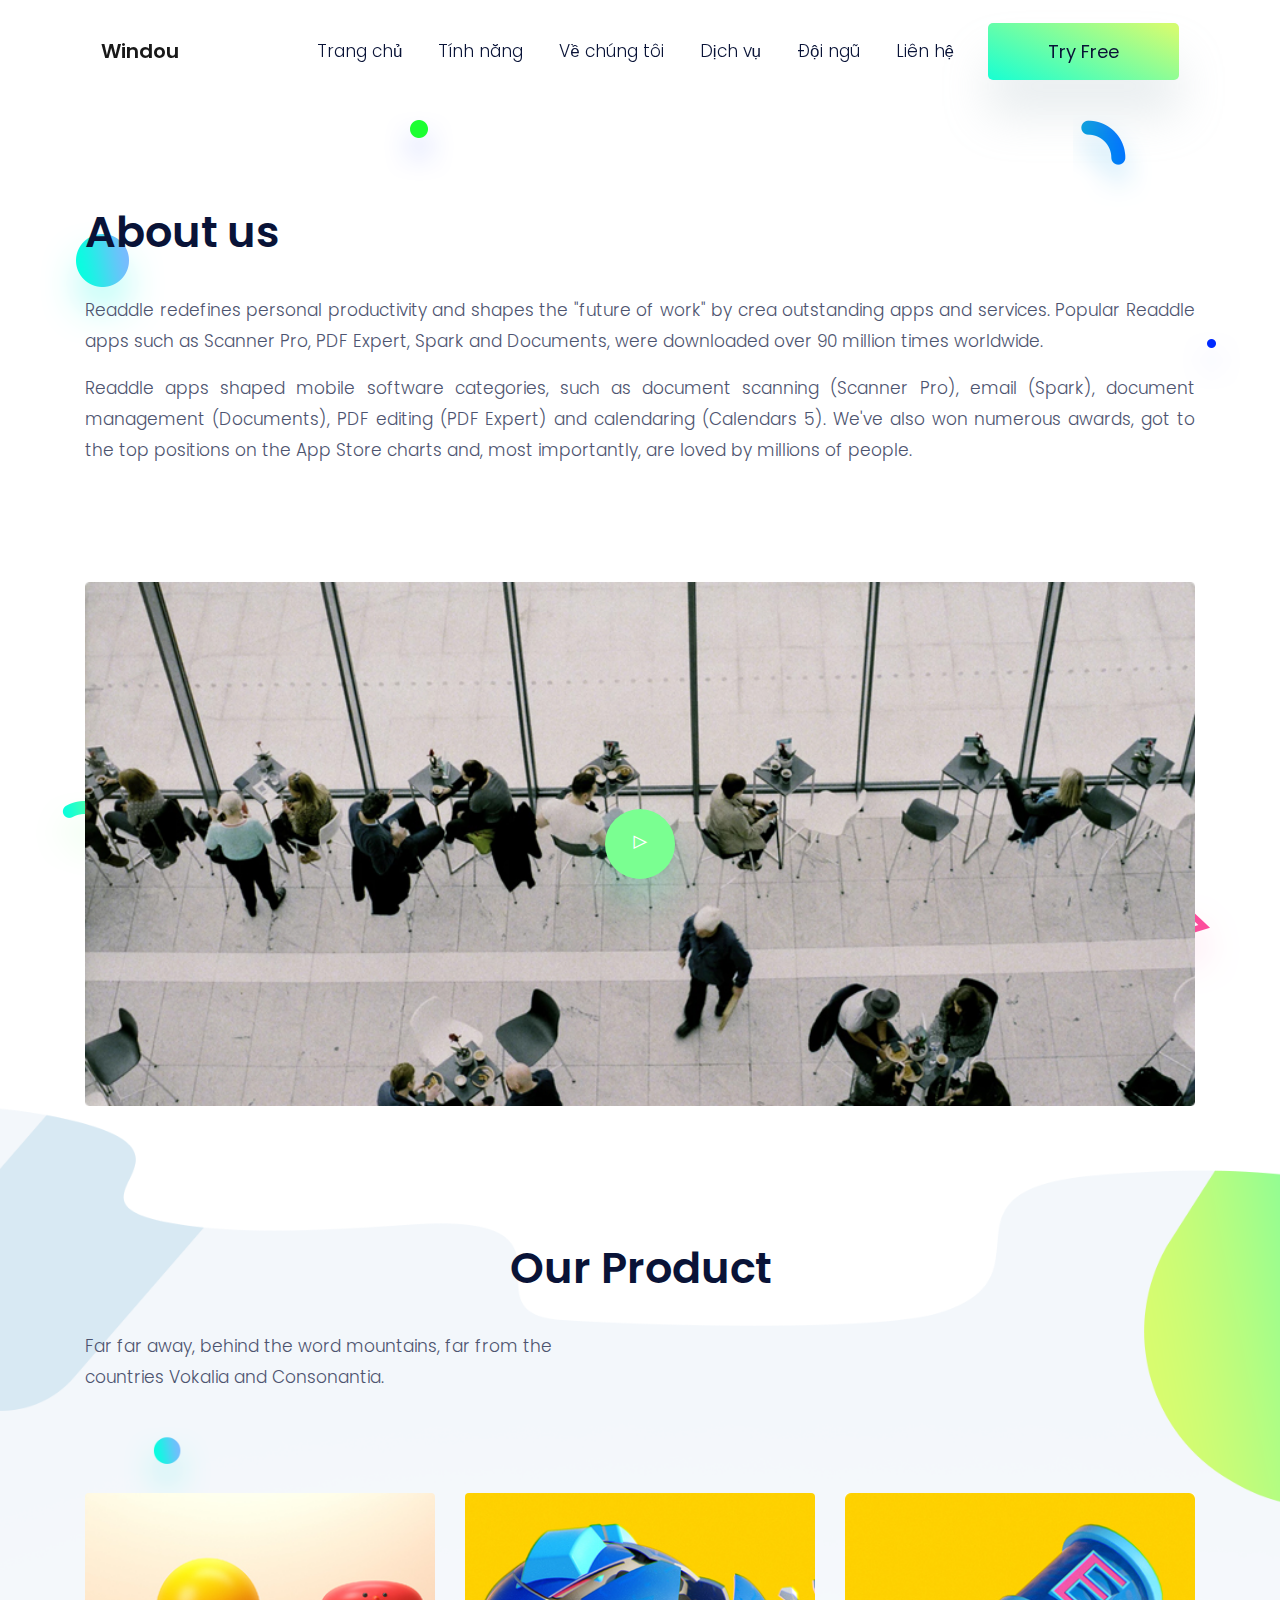
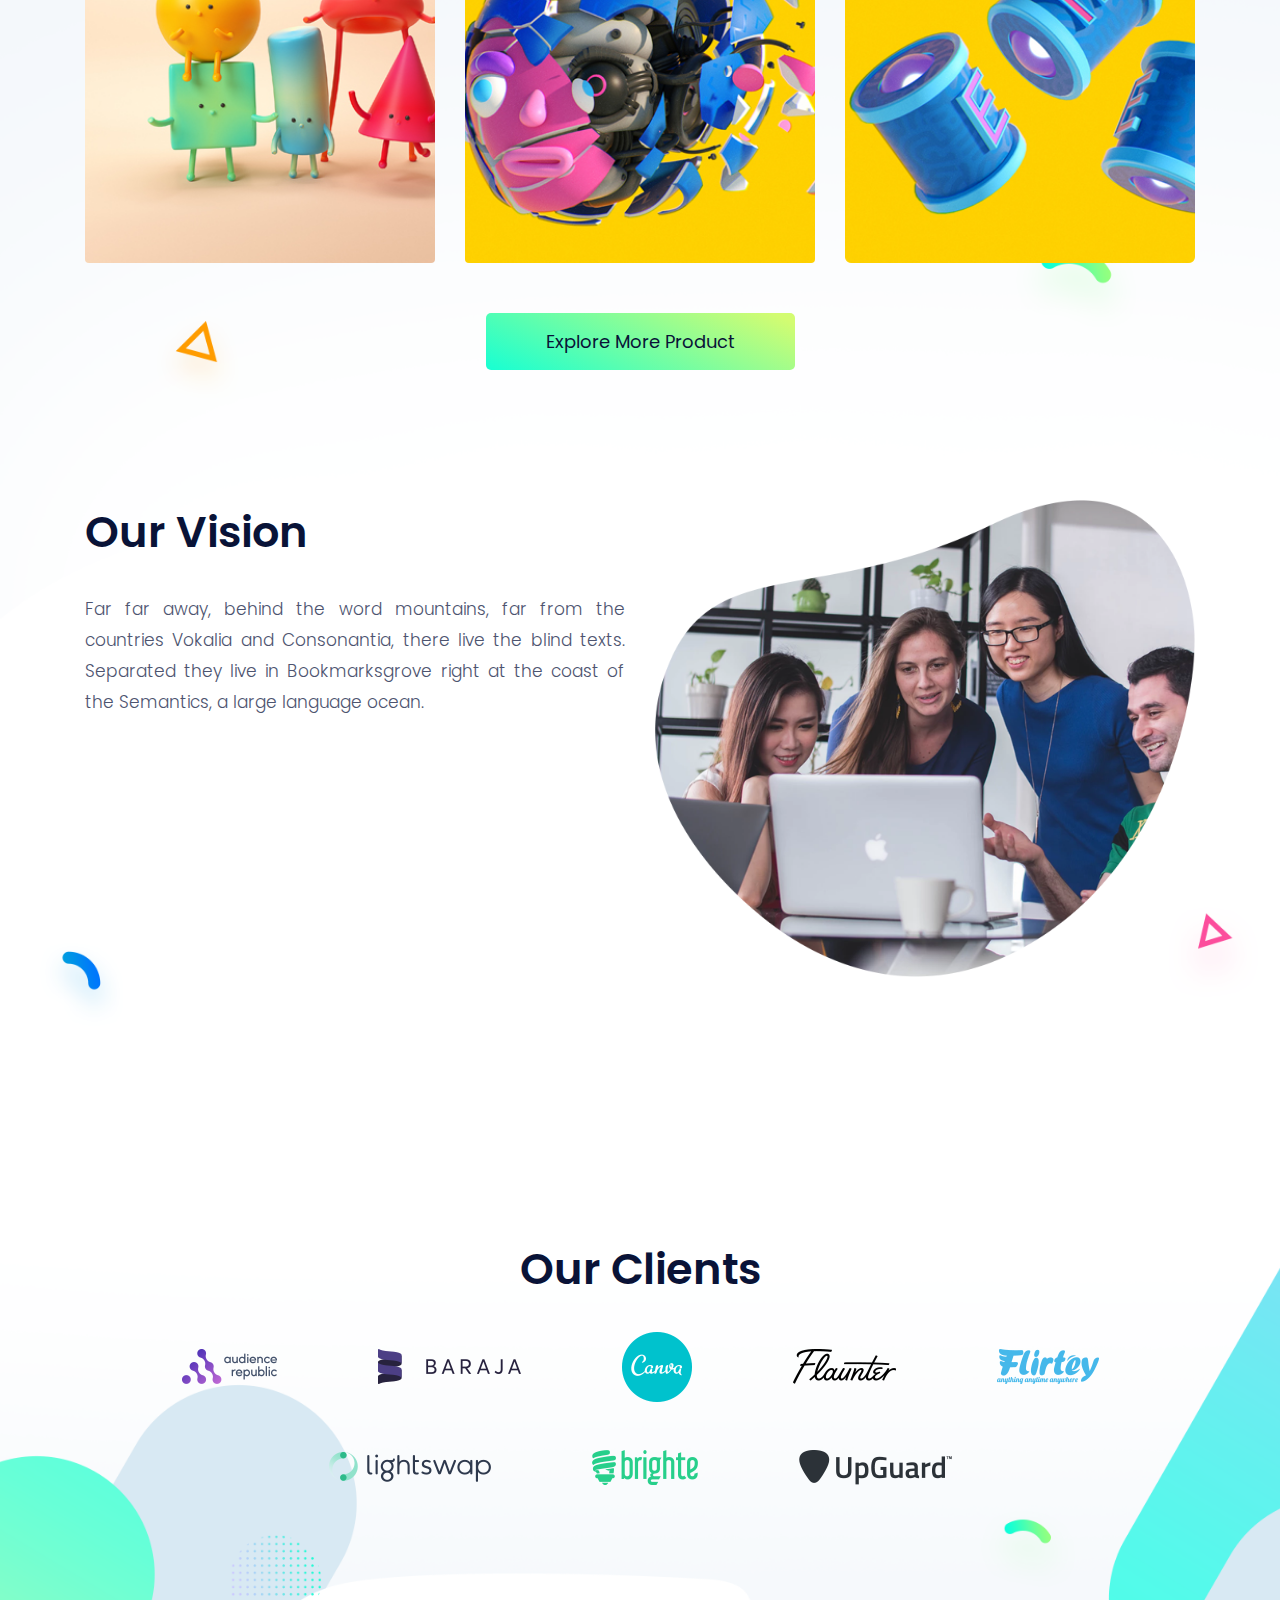
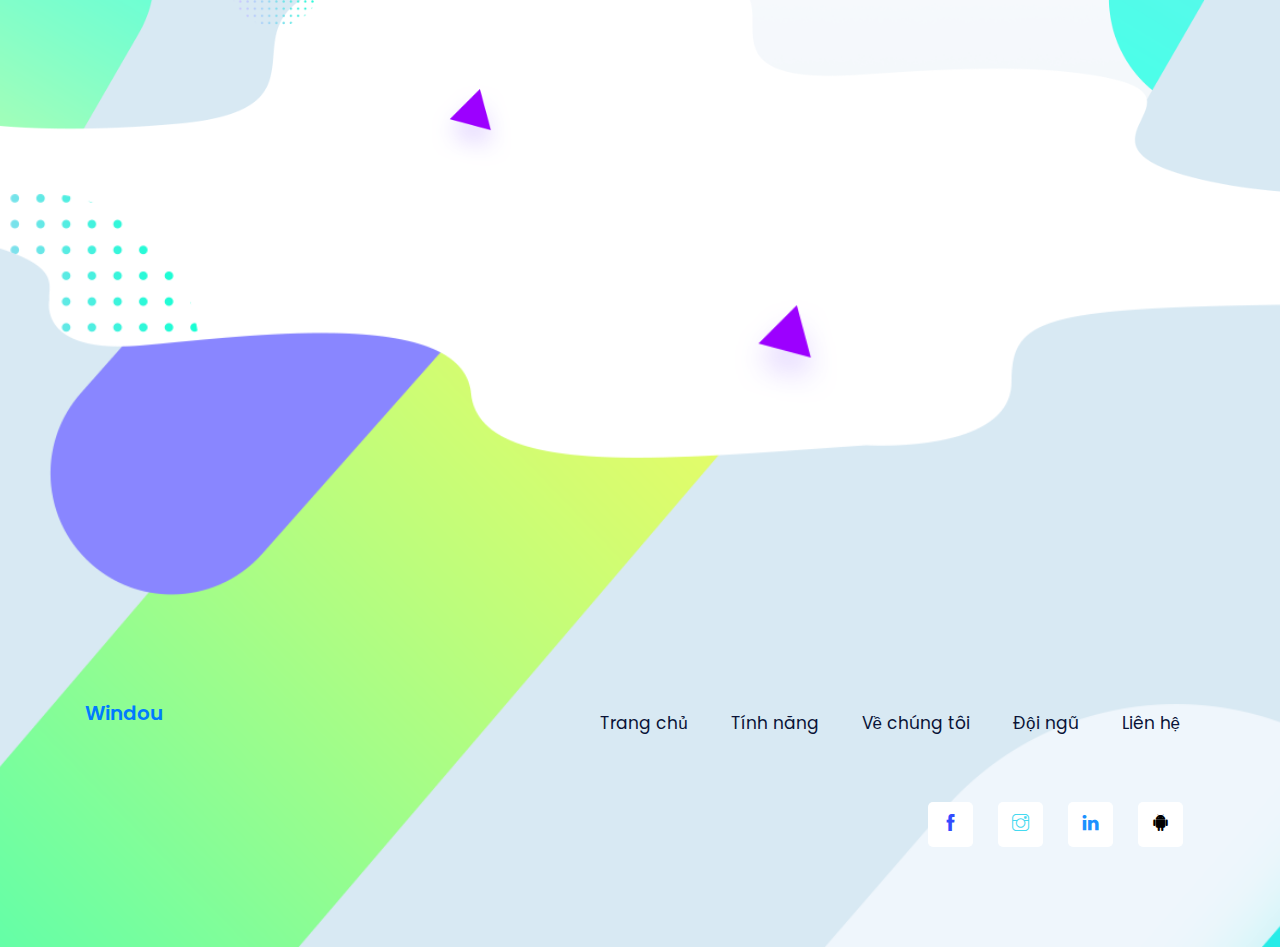
==== theme/about.html @ 5607e5cb "create source" ====
<!DOCTYPE html>

<!--
 // WEBSITE: https://themefisher.com
 // TWITTER: https://twitter.com/themefisher
 // FACEBOOK: https://www.facebook.com/themefisher
 // GITHUB: https://github.com/themefisher/
-->

<html lang="zxx">

<head>
  <meta charset="utf-8">
  <title>Windou</title>

  <!-- mobile responsive meta -->
  <meta name="viewport" content="width=device-width, initial-scale=1">
  <meta name="viewport" content="width=device-width, initial-scale=1, maximum-scale=1">
  
  <!-- theme meta -->
  <meta name="theme-name" content="Windou" />
  
  <!-- ** Plugins Needed for the Project ** -->
  <!-- Bootstrap -->
  <link rel="stylesheet" href="plugins/bootstrap/bootstrap.min.css">
  <!-- themefy-icon -->
  <link rel="stylesheet" href="plugins/themify-icons/themify-icons.css">
  <!-- slick slider -->
  <link rel="stylesheet" href="plugins/slick/slick.css">
  <!-- venobox popup -->
  <link rel="stylesheet" href="plugins/Venobox/venobox.css">
  <!-- aos -->
  <link rel="stylesheet" href="plugins/aos/aos.css">

  <!-- Main Stylesheet -->
  <link href="css/style.css" rel="stylesheet">
  
  <!--Favicon-->
  <link rel="shortcut icon" href="images/favicon.ico" type="image/x-icon">
  <link rel="icon" href="images/favicon.ico" type="image/x-icon">

</head>

<body>
  


<!-- navigation -->
<section class="fixed-top navigation">
  <div class="container">
    <nav class="navbar navbar-expand-lg navbar-light">
      <a class="navbar-brand" href="index.html" style="font-weight: 600;">Windou</a>
      <button class="navbar-toggler border-0" type="button"
        data-toggle="collapse" data-target="#navbar" aria-controls="navbar"
        aria-expanded="false" aria-label="Toggle navigation">
        <span class="navbar-toggler-icon"></span>
      </button>
      <!-- navbar -->
      <div class="collapse navbar-collapse text-center" id="navbar">
        <ul class="navbar-nav ml-auto">
          <li class="nav-item">
            <a class="nav-link" href="index.html">Trang chủ</a>
          </li>
          <li class="nav-item">
            <a class="nav-link page-scroll" href="index.html#feature">Tính
              năng</a>
          </li>
          <li class="nav-item">
            <a class="nav-link" href="about.html">Về chúng tôi</a>
          </li>
          <li class="nav-item">
            <a class="nav-link" href="service.html">Dịch vụ</a>
          </li>
          <li class="nav-item">
            <a class="nav-link page-scroll" href="index.html#team">Đội ngũ</a>
          </li>
          <!-- <li class="nav-item">
            <a class="nav-link page-scroll"
              href="index.html#pricing">Gói dịch vụ</a>
          </li> -->
          <li class="nav-item">
            <a class="nav-link" href="contact.html">Liên hệ</a>
          </li>
        </ul>
        <a href="#" class="btn btn-primary ml-lg-3 primary-shadow">Try Free</a>
      </div>
    </nav>
  </div>
</section>
<!-- /navigation -->

<!-- about us -->
<section class="section-lg about pb-0">
  <div class="container">
    <div class="row">
      <div class="col-lg-12">
        <h2 class="section-title">About us</h2>
      </div>
      <div class="col-lg-12 mb-100">
        <p style=" text-align: justify;">Readdle redefines personal productivity and shapes the "future of work" by crea
          outstanding apps and services. Popular Readdle apps such as Scanner Pro, PDF
          Expert, Spark and Documents, were downloaded over 90 million times worldwide.</p>
        <p style=" text-align: justify;">Readdle apps shaped mobile software categories, such as document scanning
          (Scanner Pro), email (Spark), document management (Documents), PDF editing
          (PDF Expert) and calendaring (Calendars 5). We've also won numerous awards,
          got to the top positions on the App Store charts and, most importantly, are loved
          by millions of people.</p>
      </div>
      <div class="col-lg-12">
        <!-- about video -->
        <div class="about-video">
          <img class="img-fluid w-100" src="images/about/video-thumb.jpg" alt="video-thumb">
          <a class="venobox play-btn" href="https://www.youtube.com/embed/2yoYxetUrWQ" data-vbtype="iframe"><i class="ti-control-play"></i></a>
        </div>
      </div>
    </div>
  </div>
  <!-- background shapes -->
  <img src="images/background-shape/green-dot.png" alt="background-shape" class="about-bg-1 up-down-animation">
  <img src="images/background-shape/blue-dot.png" alt="background-shape" class="about-bg-2 left-right-animation">
  <img src="images/background-shape/green-half-cycle.png" alt="background-shape" class="about-bg-3 up-down-animation">
  <img src="images/background-shape/seo-ball-1.png" alt="background-shape" class="about-bg-4 left-right-animation">
  <img src="images/background-shape/team-bg-triangle.png" alt="background-shape" class="about-bg-5 up-down-animation">
  <img src="images/background-shape/service-half-cycle.png" alt="background-shape" class="about-bg-6 left-right-animation">
</section>
<!-- /about us -->

<!-- product -->
<section class="section product" style="background-image: url(images/backgrounds/about-bg.png);">
  <div class="container">
    <div class="row justify-content-center">
      <div class="col-lg-12 text-center">
        <h2 class="section-title">Our Product</h2>
        <p style=" text-align: justify;" class="mb-100">Far far away, behind the word mountains, far from the <br> countries Vokalia and Consonantia.</p>
      </div>
      <div class="col-md-4 col-sm-6 mb-50">
        <a href="#"><img src="images/product/product-1.jpg" alt="product-img" class="rounded w-100 img-fluid"></a>
      </div>
      <div class="col-md-4 col-sm-6 mb-50">
        <a href="#"><img src="images/product/product-2.jpg" alt="product-img" class="rounded w-100 img-fluid"></a>
      </div>
      <div class="col-md-4 col-sm-6 mb-50">
        <a href="#"><img src="images/product/product-3.jpg" alt="product-img" class="rounded w-100 img-fluid"></a>
      </div>
      <div class="col-12 text-center">
        <a href="#" class="btn btn-primary">Explore More Product</a>
      </div>
    </div>
  </div>

  <!-- our vision -->
<section class="section">
  <div class="container">
    <div class="row">
      <div class="col-md-6">
        <h2 class="section-title">Our Vision</h2>
        <p style=" text-align: justify;">Far far away, behind the word mountains,
          far from the countries Vokalia and Consonantia,
          there live the blind texts. Separated they
          live in Bookmarksgrove right at the coast of the
          Semantics, a large language ocean.</p>
      </div>
      <div class="col-md-6">
        <img src="images/about/vision.png" alt="vision" class="img-fluid w-100">
      </div>
    </div>
  </div>
</section>
<!-- /our vision -->

<!-- clients -->
<section class="section">
  <div class="container">
    <div class="row">
      <div class="col-lg-12 text-center">
        <h2 class="section-title">Our Clients</h2>
        <ul class="list-inline text-center">
          <li class="list-inline-item mx-5 mb-5"><a href="#"><img src="images/clients-logo/client-1.png" alt="clients-logo" class="img-fluid"></a></li>
          <li class="list-inline-item mx-5 mb-5"><a href="#"><img src="images/clients-logo/client-2.png" alt="clients-logo" class="img-fluid"></a></li>
          <li class="list-inline-item mx-5 mb-5"><a href="#"><img src="images/clients-logo/client-3.png" alt="clients-logo" class="img-fluid"></a></li>
          <li class="list-inline-item mx-5 mb-5"><a href="#"><img src="images/clients-logo/client-4.png" alt="clients-logo" class="img-fluid"></a></li>
          <li class="list-inline-item mx-5 mb-5"><a href="#"><img src="images/clients-logo/client-5.png" alt="clients-logo" class="img-fluid"></a></li>
          <li class="list-inline-item mx-5 mb-5"><a href="#"><img src="images/clients-logo/client-6.png" alt="clients-logo" class="img-fluid"></a></li>
          <li class="list-inline-item mx-5 mb-5"><a href="#"><img src="images/clients-logo/client-7.png" alt="clients-logo" class="img-fluid"></a></li>
          <li class="list-inline-item mx-5 mb-5"><a href="#"><img src="images/clients-logo/client-8.png" alt="clients-logo" class="img-fluid"></a></li>
        </ul>
      </div>
    </div>
  </div>
</section>
<!-- /clients -->
</section>
<!-- /product -->



<!-- footer -->
<footer class="footer-section footer"
  style="background-image: url(images/backgrounds/footer-bg.png);">
  <div class="container">
    <div class="row">
      <div class="col-lg-4 text-center text-lg-left mb-4 mb-lg-0">
        <!-- logo -->
        <a class="navbar-brand" href="index.html"
          style="font-weight: 600;">Windou</a>
      </div>
      <!-- footer menu -->
      <nav class="col-lg-8 align-self-center mb-5">
        <ul class="list-inline text-lg-right text-center footer-menu">
          <li class="list-inline-item active"><a href="index.html">Trang chủ</a></li>
          <li class="list-inline-item"><a class="page-scroll"
              href="index.html#feature">Tính năng</a></li>
          <li class="list-inline-item"><a href="about.html">Về chúng tôi</a></li>
          <li class="list-inline-item"><a class="page-scroll"
              href="index.html#team">Đội ngũ</a></li>
          <!-- <li class="list-inline-item"><a class="page-scroll"
              href="#pricing">Gói dịch vụ</a></li> -->
          <li class="list-inline-item"><a href="contact.html">Liên hệ</a></li>
        </ul>
      </nav>
      <!-- footer social icon -->
      <nav class="col-12">
        <ul class="list-inline text-lg-right text-center social-icon">
          <li class="list-inline-item">
            <a class="facebook"
              href="https://www.facebook.com/profile.php?id=61558387602529"><i
                class="ti-facebook"></i></a>
          </li>
          <li class="list-inline-item">
            <a class="twitter" href="#"><i class="ti-instagram"></i></a>
          </li>
          <li class="list-inline-item">
            <a class="linkedin" href="#"><i class="ti-linkedin"></i></a>
          </li>
          <li class="list-inline-item">
            <a class="black"
              href="https://play.google.com/store/apps/details?id=com.windou.windou"><i
                class="ti-android"></i></a>
          </li>
        </ul>
      </nav>
    </div>
  </div>
</footer>
<!-- /footer -->

<!-- jQuery -->
<script src="plugins/jQuery/jquery.min.js"></script>
<!-- Bootstrap JS -->
<script src="plugins/bootstrap/bootstrap.min.js"></script>
<!-- slick slider -->
<script src="plugins/slick/slick.min.js"></script>
<!-- venobox -->
<script src="plugins/Venobox/venobox.min.js"></script>
<!-- aos -->
<script src="plugins/aos/aos.js"></script>
<!-- Main Script -->
<script src="js/script.js"></script>

</body>
</html>
---- theme/plugins/themify-icons/themify-icons.css ----
@font-face {
  font-family: 'themify';
  src: url('fonts/themify.eot?-fvbane');
  src: url('fonts/themify.eot?#iefix-fvbane') format('embedded-opentype'),
  url('fonts/themify.woff?-fvbane') format('woff'),
  url('fonts/themify.ttf?-fvbane') format('truetype'),
  url('fonts/themify.svg?-fvbane#themify') format('svg');
  font-weight: normal;
  font-style: normal;
}

[class^="ti-"],
[class*=" ti-"] {
  font-family: 'themify';
  speak: none;
  font-style: normal;
  font-weight: normal;
  font-variant: normal;
  text-transform: none;
  line-height: 1;

  /* Better Font Rendering =========== */
  -webkit-font-smoothing: antialiased;
  -moz-osx-font-smoothing: grayscale;
}

.ti-wand:before {
  content: "\e600";
}

.ti-volume:before {
  content: "\e601";
}

.ti-user:before {
  content: "\e602";
}

.ti-unlock:before {
  content: "\e603";
}

.ti-unlink:before {
  content: "\e604";
}

.ti-trash:before {
  content: "\e605";
}

.ti-thought:before {
  content: "\e606";
}

.ti-target:before {
  content: "\e607";
}

.ti-tag:before {
  content: "\e608";
}

.ti-tablet:before {
  content: "\e609";
}

.ti-star:before {
  content: "\e60a";
}

.ti-spray:before {
  content: "\e60b";
}

.ti-signal:before {
  content: "\e60c";
}

.ti-shopping-cart:before {
  content: "\e60d";
}

.ti-shopping-cart-full:before {
  content: "\e60e";
}

.ti-settings:before {
  content: "\e60f";
}

.ti-search:before {
  content: "\e610";
}

.ti-zoom-in:before {
  content: "\e611";
}

.ti-zoom-out:before {
  content: "\e612";
}

.ti-cut:before {
  content: "\e613";
}

.ti-ruler:before {
  content: "\e614";
}

.ti-ruler-pencil:before {
  content: "\e615";
}

.ti-ruler-alt:before {
  content: "\e616";
}

.ti-bookmark:before {
  content: "\e617";
}

.ti-bookmark-alt:before {
  content: "\e618";
}

.ti-reload:before {
  content: "\e619";
}

.ti-plus:before {
  content: "\e61a";
}

.ti-pin:before {
  content: "\e61b";
}

.ti-pencil:before {
  content: "\e61c";
}

.ti-pencil-alt:before {
  content: "\e61d";
}

.ti-paint-roller:before {
  content: "\e61e";
}

.ti-paint-bucket:before {
  content: "\e61f";
}

.ti-na:before {
  content: "\e620";
}

.ti-mobile:before {
  content: "\e621";
}

.ti-minus:before {
  content: "\e622";
}

.ti-medall:before {
  content: "\e623";
}

.ti-medall-alt:before {
  content: "\e624";
}

.ti-marker:before {
  content: "\e625";
}

.ti-marker-alt:before {
  content: "\e626";
}

.ti-arrow-up:before {
  content: "\e627";
}

.ti-arrow-right:before {
  content: "\e628";
}

.ti-arrow-left:before {
  content: "\e629";
}

.ti-arrow-down:before {
  content: "\e62a";
}

.ti-lock:before {
  content: "\e62b";
}

.ti-location-arrow:before {
  content: "\e62c";
}

.ti-link:before {
  content: "\e62d";
}

.ti-layout:before {
  content: "\e62e";
}

.ti-layers:before {
  content: "\e62f";
}

.ti-layers-alt:before {
  content: "\e630";
}

.ti-key:before {
  content: "\e631";
}

.ti-import:before {
  content: "\e632";
}

.ti-image:before {
  content: "\e633";
}

.ti-heart:before {
  content: "\e634";
}

.ti-heart-broken:before {
  content: "\e635";
}

.ti-hand-stop:before {
  content: "\e636";
}

.ti-hand-open:before {
  content: "\e637";
}

.ti-hand-drag:before {
  content: "\e638";
}

.ti-folder:before {
  content: "\e639";
}

.ti-flag:before {
  content: "\e63a";
}

.ti-flag-alt:before {
  content: "\e63b";
}

.ti-flag-alt-2:before {
  content: "\e63c";
}

.ti-eye:before {
  content: "\e63d";
}

.ti-export:before {
  content: "\e63e";
}

.ti-exchange-vertical:before {
  content: "\e63f";
}

.ti-desktop:before {
  content: "\e640";
}

.ti-cup:before {
  content: "\e641";
}

.ti-crown:before {
  content: "\e642";
}

.ti-comments:before {
  content: "\e643";
}

.ti-comment:before {
  content: "\e644";
}

.ti-comment-alt:before {
  content: "\e645";
}

.ti-close:before {
  content: "\e646";
}

.ti-clip:before {
  content: "\e647";
}

.ti-angle-up:before {
  content: "\e648";
}

.ti-angle-right:before {
  content: "\e649";
}

.ti-angle-left:before {
  content: "\e64a";
}

.ti-angle-down:before {
  content: "\e64b";
}

.ti-check:before {
  content: "\e64c";
}

.ti-check-box:before {
  content: "\e64d";
}

.ti-camera:before {
  content: "\e64e";
}

.ti-announcement:before {
  content: "\e64f";
}

.ti-brush:before {
  content: "\e650";
}

.ti-briefcase:before {
  content: "\e651";
}

.ti-bolt:before {
  content: "\e652";
}

.ti-bolt-alt:before {
  content: "\e653";
}

.ti-blackboard:before {
  content: "\e654";
}

.ti-bag:before {
  content: "\e655";
}

.ti-move:before {
  content: "\e656";
}

.ti-arrows-vertical:before {
  content: "\e657";
}

.ti-arrows-horizontal:before {
  content: "\e658";
}

.ti-fullscreen:before {
  content: "\e659";
}

.ti-arrow-top-right:before {
  content: "\e65a";
}

.ti-arrow-top-left:before {
  content: "\e65b";
}

.ti-arrow-circle-up:before {
  content: "\e65c";
}

.ti-arrow-circle-right:before {
  content: "\e65d";
}

.ti-arrow-circle-left:before {
  content: "\e65e";
}

.ti-arrow-circle-down:before {
  content: "\e65f";
}

.ti-angle-double-up:before {
  content: "\e660";
}

.ti-angle-double-right:before {
  content: "\e661";
}

.ti-angle-double-left:before {
  content: "\e662";
}

.ti-angle-double-down:before {
  content: "\e663";
}

.ti-zip:before {
  content: "\e664";
}

.ti-world:before {
  content: "\e665";
}

.ti-wheelchair:before {
  content: "\e666";
}

.ti-view-list:before {
  content: "\e667";
}

.ti-view-list-alt:before {
  content: "\e668";
}

.ti-view-grid:before {
  content: "\e669";
}

.ti-uppercase:before {
  content: "\e66a";
}

.ti-upload:before {
  content: "\e66b";
}

.ti-underline:before {
  content: "\e66c";
}

.ti-truck:before {
  content: "\e66d";
}

.ti-timer:before {
  content: "\e66e";
}

.ti-ticket:before {
  content: "\e66f";
}

.ti-thumb-up:before {
  content: "\e670";
}

.ti-thumb-down:before {
  content: "\e671";
}

.ti-text:before {
  content: "\e672";
}

.ti-stats-up:before {
  content: "\e673";
}

.ti-stats-down:before {
  content: "\e674";
}

.ti-split-v:before {
  content: "\e675";
}

.ti-split-h:before {
  content: "\e676";
}

.ti-smallcap:before {
  content: "\e677";
}

.ti-shine:before {
  content: "\e678";
}

.ti-shift-right:before {
  content: "\e679";
}

.ti-shift-left:before {
  content: "\e67a";
}

.ti-shield:before {
  content: "\e67b";
}

.ti-notepad:before {
  content: "\e67c";
}

.ti-server:before {
  content: "\e67d";
}

.ti-quote-right:before {
  content: "\e67e";
}

.ti-quote-left:before {
  content: "\e67f";
}

.ti-pulse:before {
  content: "\e680";
}

.ti-printer:before {
  content: "\e681";
}

.ti-power-off:before {
  content: "\e682";
}

.ti-plug:before {
  content: "\e683";
}

.ti-pie-chart:before {
  content: "\e684";
}

.ti-paragraph:before {
  content: "\e685";
}

.ti-panel:before {
  content: "\e686";
}

.ti-package:before {
  content: "\e687";
}

.ti-music:before {
  content: "\e688";
}

.ti-music-alt:before {
  content: "\e689";
}

.ti-mouse:before {
  content: "\e68a";
}

.ti-mouse-alt:before {
  content: "\e68b";
}

.ti-money:before {
  content: "\e68c";
}

.ti-microphone:before {
  content: "\e68d";
}

.ti-menu:before {
  content: "\e68e";
}

.ti-menu-alt:before {
  content: "\e68f";
}

.ti-map:before {
  content: "\e690";
}

.ti-map-alt:before {
  content: "\e691";
}

.ti-loop:before {
  content: "\e692";
}

.ti-location-pin:before {
  content: "\e693";
}

.ti-list:before {
  content: "\e694";
}

.ti-light-bulb:before {
  content: "\e695";
}

.ti-Italic:before {
  content: "\e696";
}

.ti-info:before {
  content: "\e697";
}

.ti-infinite:before {
  content: "\e698";
}

.ti-id-badge:before {
  content: "\e699";
}

.ti-hummer:before {
  content: "\e69a";
}

.ti-home:before {
  content: "\e69b";
}

.ti-help:before {
  content: "\e69c";
}

.ti-headphone:before {
  content: "\e69d";
}

.ti-harddrives:before {
  content: "\e69e";
}

.ti-harddrive:before {
  content: "\e69f";
}

.ti-gift:before {
  content: "\e6a0";
}

.ti-game:before {
  content: "\e6a1";
}

.ti-filter:before {
  content: "\e6a2";
}

.ti-files:before {
  content: "\e6a3";
}

.ti-file:before {
  content: "\e6a4";
}

.ti-eraser:before {
  content: "\e6a5";
}

.ti-envelope:before {
  content: "\e6a6";
}

.ti-download:before {
  content: "\e6a7";
}

.ti-direction:before {
  content: "\e6a8";
}

.ti-direction-alt:before {
  content: "\e6a9";
}

.ti-dashboard:before {
  content: "\e6aa";
}

.ti-control-stop:before {
  content: "\e6ab";
}

.ti-control-shuffle:before {
  content: "\e6ac";
}

.ti-control-play:before {
  content: "\e6ad";
}

.ti-control-pause:before {
  content: "\e6ae";
}

.ti-control-forward:before {
  content: "\e6af";
}

.ti-control-backward:before {
  content: "\e6b0";
}

.ti-cloud:before {
  content: "\e6b1";
}

.ti-cloud-up:before {
  content: "\e6b2";
}

.ti-cloud-down:before {
  content: "\e6b3";
}

.ti-clipboard:before {
  content: "\e6b4";
}

.ti-car:before {
  content: "\e6b5";
}

.ti-calendar:before {
  content: "\e6b6";
}

.ti-book:before {
  content: "\e6b7";
}

.ti-bell:before {
  content: "\e6b8";
}

.ti-basketball:before {
  content: "\e6b9";
}

.ti-bar-chart:before {
  content: "\e6ba";
}

.ti-bar-chart-alt:before {
  content: "\e6bb";
}

.ti-back-right:before {
  content: "\e6bc";
}

.ti-back-left:before {
  content: "\e6bd";
}

.ti-arrows-corner:before {
  content: "\e6be";
}

.ti-archive:before {
  content: "\e6bf";
}

.ti-anchor:before {
  content: "\e6c0";
}

.ti-align-right:before {
  content: "\e6c1";
}

.ti-align-left:before {
  content: "\e6c2";
}

.ti-align-justify:before {
  content: "\e6c3";
}

.ti-align-center:before {
  content: "\e6c4";
}

.ti-alert:before {
  content: "\e6c5";
}

.ti-alarm-clock:before {
  content: "\e6c6";
}

.ti-agenda:before {
  content: "\e6c7";
}

.ti-write:before {
  content: "\e6c8";
}

.ti-window:before {
  content: "\e6c9";
}

.ti-widgetized:before {
  content: "\e6ca";
}

.ti-widget:before {
  content: "\e6cb";
}

.ti-widget-alt:before {
  content: "\e6cc";
}

.ti-wallet:before {
  content: "\e6cd";
}

.ti-video-clapper:before {
  content: "\e6ce";
}

.ti-video-camera:before {
  content: "\e6cf";
}

.ti-vector:before {
  content: "\e6d0";
}

.ti-themify-logo:before {
  content: "\e6d1";
}

.ti-themify-favicon:before {
  content: "\e6d2";
}

.ti-themify-favicon-alt:before {
  content: "\e6d3";
}

.ti-support:before {
  content: "\e6d4";
}

.ti-stamp:before {
  content: "\e6d5";
}

.ti-split-v-alt:before {
  content: "\e6d6";
}

.ti-slice:before {
  content: "\e6d7";
}

.ti-shortcode:before {
  content: "\e6d8";
}

.ti-shift-right-alt:before {
  content: "\e6d9";
}

.ti-shift-left-alt:before {
  content: "\e6da";
}

.ti-ruler-alt-2:before {
  content: "\e6db";
}

.ti-receipt:before {
  content: "\e6dc";
}

.ti-pin2:before {
  content: "\e6dd";
}

.ti-pin-alt:before {
  content: "\e6de";
}

.ti-pencil-alt2:before {
  content: "\e6df";
}

.ti-palette:before {
  content: "\e6e0";
}

.ti-more:before {
  content: "\e6e1";
}

.ti-more-alt:before {
  content: "\e6e2";
}

.ti-microphone-alt:before {
  content: "\e6e3";
}

.ti-magnet:before {
  content: "\e6e4";
}

.ti-line-double:before {
  content: "\e6e5";
}

.ti-line-dotted:before {
  content: "\e6e6";
}

.ti-line-dashed:before {
  content: "\e6e7";
}

.ti-layout-width-full:before {
  content: "\e6e8";
}

.ti-layout-width-default:before {
  content: "\e6e9";
}

.ti-layout-width-default-alt:before {
  content: "\e6ea";
}

.ti-layout-tab:before {
  content: "\e6eb";
}

.ti-layout-tab-window:before {
  content: "\e6ec";
}

.ti-layout-tab-v:before {
  content: "\e6ed";
}

.ti-layout-tab-min:before {
  content: "\e6ee";
}

.ti-layout-slider:before {
  content: "\e6ef";
}

.ti-layout-slider-alt:before {
  content: "\e6f0";
}

.ti-layout-sidebar-right:before {
  content: "\e6f1";
}

.ti-layout-sidebar-none:before {
  content: "\e6f2";
}

.ti-layout-sidebar-left:before {
  content: "\e6f3";
}

.ti-layout-placeholder:before {
  content: "\e6f4";
}

.ti-layout-menu:before {
  content: "\e6f5";
}

.ti-layout-menu-v:before {
  content: "\e6f6";
}

.ti-layout-menu-separated:before {
  content: "\e6f7";
}

.ti-layout-menu-full:before {
  content: "\e6f8";
}

.ti-layout-media-right-alt:before {
  content: "\e6f9";
}

.ti-layout-media-right:before {
  content: "\e6fa";
}

.ti-layout-media-overlay:before {
  content: "\e6fb";
}

.ti-layout-media-overlay-alt:before {
  content: "\e6fc";
}

.ti-layout-media-overlay-alt-2:before {
  content: "\e6fd";
}

.ti-layout-media-left-alt:before {
  content: "\e6fe";
}

.ti-layout-media-left:before {
  content: "\e6ff";
}

.ti-layout-media-center-alt:before {
  content: "\e700";
}

.ti-layout-media-center:before {
  content: "\e701";
}

.ti-layout-list-thumb:before {
  content: "\e702";
}

.ti-layout-list-thumb-alt:before {
  content: "\e703";
}

.ti-layout-list-post:before {
  content: "\e704";
}

.ti-layout-list-large-image:before {
  content: "\e705";
}

.ti-layout-line-solid:before {
  content: "\e706";
}

.ti-layout-grid4:before {
  content: "\e707";
}

.ti-layout-grid3:before {
  content: "\e708";
}

.ti-layout-grid2:before {
  content: "\e709";
}

.ti-layout-grid2-thumb:before {
  content: "\e70a";
}

.ti-layout-cta-right:before {
  content: "\e70b";
}

.ti-layout-cta-left:before {
  content: "\e70c";
}

.ti-layout-cta-center:before {
  content: "\e70d";
}

.ti-layout-cta-btn-right:before {
  content: "\e70e";
}

.ti-layout-cta-btn-left:before {
  content: "\e70f";
}

.ti-layout-column4:before {
  content: "\e710";
}

.ti-layout-column3:before {
  content: "\e711";
}

.ti-layout-column2:before {
  content: "\e712";
}

.ti-layout-accordion-separated:before {
  content: "\e713";
}

.ti-layout-accordion-merged:before {
  content: "\e714";
}

.ti-layout-accordion-list:before {
  content: "\e715";
}

.ti-ink-pen:before {
  content: "\e716";
}

.ti-info-alt:before {
  content: "\e717";
}

.ti-help-alt:before {
  content: "\e718";
}

.ti-headphone-alt:before {
  content: "\e719";
}

.ti-hand-point-up:before {
  content: "\e71a";
}

.ti-hand-point-right:before {
  content: "\e71b";
}

.ti-hand-point-left:before {
  content: "\e71c";
}

.ti-hand-point-down:before {
  content: "\e71d";
}

.ti-gallery:before {
  content: "\e71e";
}

.ti-face-smile:before {
  content: "\e71f";
}

.ti-face-sad:before {
  content: "\e720";
}

.ti-credit-card:before {
  content: "\e721";
}

.ti-control-skip-forward:before {
  content: "\e722";
}

.ti-control-skip-backward:before {
  content: "\e723";
}

.ti-control-record:before {
  content: "\e724";
}

.ti-control-eject:before {
  content: "\e725";
}

.ti-comments-smiley:before {
  content: "\e726";
}

.ti-brush-alt:before {
  content: "\e727";
}

.ti-youtube:before {
  content: "\e728";
}

.ti-vimeo:before {
  content: "\e729";
}

.ti-twitter:before {
  content: "\e72a";
}

.ti-time:before {
  content: "\e72b";
}

.ti-tumblr:before {
  content: "\e72c";
}

.ti-skype:before {
  content: "\e72d";
}

.ti-share:before {
  content: "\e72e";
}

.ti-share-alt:before {
  content: "\e72f";
}

.ti-rocket:before {
  content: "\e730";
}

.ti-pinterest:before {
  content: "\e731";
}

.ti-new-window:before {
  content: "\e732";
}

.ti-microsoft:before {
  content: "\e733";
}

.ti-list-ol:before {
  content: "\e734";
}

.ti-linkedin:before {
  content: "\e735";
}

.ti-layout-sidebar-2:before {
  content: "\e736";
}

.ti-layout-grid4-alt:before {
  content: "\e737";
}

.ti-layout-grid3-alt:before {
  content: "\e738";
}

.ti-layout-grid2-alt:before {
  content: "\e739";
}

.ti-layout-column4-alt:before {
  content: "\e73a";
}

.ti-layout-column3-alt:before {
  content: "\e73b";
}

.ti-layout-column2-alt:before {
  content: "\e73c";
}

.ti-instagram:before {
  content: "\e73d";
}

.ti-google:before {
  content: "\e73e";
}

.ti-github:before {
  content: "\e73f";
}

.ti-flickr:before {
  content: "\e740";
}

.ti-facebook:before {
  content: "\e741";
}

.ti-dropbox:before {
  content: "\e742";
}

.ti-dribbble:before {
  content: "\e743";
}

.ti-apple:before {
  content: "\e744";
}

.ti-android:before {
  content: "\e745";
}

.ti-save:before {
  content: "\e746";
}

.ti-save-alt:before {
  content: "\e747";
}

.ti-yahoo:before {
  content: "\e748";
}

.ti-wordpress:before {
  content: "\e749";
}

.ti-vimeo-alt:before {
  content: "\e74a";
}

.ti-twitter-alt:before {
  content: "\e74b";
}

.ti-tumblr-alt:before {
  content: "\e74c";
}

.ti-trello:before {
  content: "\e74d";
}

.ti-stack-overflow:before {
  content: "\e74e";
}

.ti-soundcloud:before {
  content: "\e74f";
}

.ti-sharethis:before {
  content: "\e750";
}

.ti-sharethis-alt:before {
  content: "\e751";
}

.ti-reddit:before {
  content: "\e752";
}

.ti-pinterest-alt:before {
  content: "\e753";
}

.ti-microsoft-alt:before {
  content: "\e754";
}

.ti-linux:before {
  content: "\e755";
}

.ti-jsfiddle:before {
  content: "\e756";
}

.ti-joomla:before {
  content: "\e757";
}

.ti-html5:before {
  content: "\e758";
}

.ti-flickr-alt:before {
  content: "\e759";
}

.ti-email:before {
  content: "\e75a";
}

.ti-drupal:before {
  content: "\e75b";
}

.ti-dropbox-alt:before {
  content: "\e75c";
}

.ti-css3:before {
  content: "\e75d";
}

.ti-rss:before {
  content: "\e75e";
}

.ti-rss-alt:before {
  content: "\e75f";
}
---- theme/plugins/Venobox/venobox.css ----
/* ------ venobox.css --------*/
.vbox-overlay *, .vbox-overlay *:before, .vbox-overlay *:after{
    -webkit-backface-visibility: hidden;
    -webkit-box-sizing:border-box;
    -moz-box-sizing:border-box;
    box-sizing:border-box;

}
.vbox-overlay{
    display: -webkit-flex;
    display: flex;
    -webkit-flex-direction: column;
    flex-direction: column;
    -webkit-justify-content: center;
    justify-content: center;
    -webkit-align-items: center;
    align-items: center;
    position: fixed;
    left: 0;
    top: 0;
    bottom: 0;
    right: 0;
    z-index: 1040;
    -webkit-transform:translateZ(1000px);
    transform: translateZ(1000px);
    transform-style: preserve-3d;
}

/* ----- navigation ----- */
.vbox-title{
    width: 100%;
    height: 40px;
    float: left;
    text-align: center;
    line-height: 28px;
    font-size: 12px;
    padding: 6px 40px;
    overflow: hidden;
    position: fixed;
    display: none;
    left: 0;
    z-index: 1050;
}
.vbox-close{
    cursor: pointer;
    position: fixed;
    top: -1px;
    right: 0;
    width: 50px;
    height: 40px;
    padding: 6px;
    display: block;
    background-position:10px center;
    overflow: hidden;
    font-size: 24px;
    line-height: 1;
    text-align: center;
    z-index: 1050;
}
.vbox-num{
    cursor: pointer;
    position: fixed;
    left: 0;
    height: 40px;
    display: block;
    overflow: hidden;
    line-height: 28px;
    font-size: 12px;
    padding: 6px 10px;
    display: none;
    z-index: 1050;
}
/* ----- navigation ARROWS ----- */
.vbox-next, .vbox-prev{
    position: fixed;
    top: 50%;
    margin-top: -15px;
    overflow: hidden;
    cursor: pointer;
    display: block;
    width: 45px;
    height: 45px;
    z-index: 1050;
}
.vbox-next span, .vbox-prev span{
    position: relative;
    width: 20px;
    height: 20px;
    border: 2px solid transparent;
    border-top-color: #B6B6B6;
    border-right-color: #B6B6B6;
    text-indent: -100px;
    position: absolute;
    top: 8px;
    display: block;
}
.vbox-prev{
    left: 15px;
}
.vbox-next{
    right: 15px;
}
.vbox-prev span{
    left: 10px;
    -ms-transform: rotate(-135deg);
    -webkit-transform: rotate(-135deg);
    transform: rotate(-135deg);
}
.vbox-next span{
    -ms-transform: rotate(45deg);
    -webkit-transform: rotate(45deg);
    transform: rotate(45deg);
    right: 10px;
}
/* ------- inline window ------ */
.vbox-inline{
    width: 420px;
    height: 315px;
    height: 70vh;
    padding: 10px;
    background: #fff;
    margin: 0 auto;
    overflow: auto;
    text-align: left;
}
/* ------- Video & iFrames window ------ */
.venoframe{
    max-width: 100%;
    width: 100%;
    border: none;
    width: 100%;
    height: 260px;
    height: 70vh;
}
.venoframe.vbvid{
    height: 260px;
}
@media (min-width: 768px) {
    .venoframe, .vbox-inline{
        width: 90%;
        height: 360px;
        height: 70vh;
    }
    .venoframe.vbvid{
        width: 640px;
        height: 360px;
    }
}
@media (min-width: 992px) {
    .venoframe, .vbox-inline{
        max-width: 1200px;
        width: 80%;
        height: 540px;
        height: 70vh;
    }
    .venoframe.vbvid{
        width: 960px;
        height: 540px;
    }
}
/* 
Please do NOT edit this part! 
or at least read this note: http://i.imgur.com/7C0ws9e.gif
*/
.vbox-open{
    overflow: hidden;
}
.vbox-container{
    position: absolute;
    left: 0;
    right: 0;
    top: 0;
    bottom: 0;
    overflow-x: hidden;
    overflow-y: scroll;
    overflow-scrolling: touch;
    -webkit-overflow-scrolling: touch;
    z-index: 20;
    max-height: 100%;

}

.vbox-content{
    text-align: center;
    float: left;
    width: 100%;
    position: relative;
    overflow: hidden;
    padding: 20px 10px;
}
.vbox-container img{
    max-width: 100%;
    height: auto;
}
.figlio{
    box-shadow: 0 0 12px rgba(0,0,0,0.19), 0 6px 6px rgba(0,0,0,0.23);
    max-width: 100%;
    text-align: initial;
}
img.figlio{
    -webkit-user-select: none;
-khtml-user-select: none;
-moz-user-select: none;
-o-user-select: none;
user-select: none;
}
.vbox-content.swipe-left{
    margin-left: -200px !important;
}
.vbox-content.swipe-right{
    margin-left: 200px !important;
}
.animated{
    webkit-transition: margin 300ms ease-out;
    transition: margin 300ms ease-out;
}
.animate-in{
    opacity: 1;
}
.animate-out{
    opacity: 0;
}
/* ---------- preloader ----------
 * SPINKIT 
 * http://tobiasahlin.com/spinkit/
-------------------------------- */
.sk-double-bounce,.sk-rotating-plane{width:40px;height:40px;margin:40px auto}.sk-rotating-plane{background-color:#333;-webkit-animation:sk-rotatePlane 1.2s infinite ease-in-out;animation:sk-rotatePlane 1.2s infinite ease-in-out}@-webkit-keyframes sk-rotatePlane{0%{-webkit-transform:perspective(120px) rotateX(0) rotateY(0);transform:perspective(120px) rotateX(0) rotateY(0)}50%{-webkit-transform:perspective(120px) rotateX(-180.1deg) rotateY(0);transform:perspective(120px) rotateX(-180.1deg) rotateY(0)}100%{-webkit-transform:perspective(120px) rotateX(-180deg) rotateY(-179.9deg);transform:perspective(120px) rotateX(-180deg) rotateY(-179.9deg)}}@keyframes sk-rotatePlane{0%{-webkit-transform:perspective(120px) rotateX(0) rotateY(0);transform:perspective(120px) rotateX(0) rotateY(0)}50%{-webkit-transform:perspective(120px) rotateX(-180.1deg) rotateY(0);transform:perspective(120px) rotateX(-180.1deg) rotateY(0)}100%{-webkit-transform:perspective(120px) rotateX(-180deg) rotateY(-179.9deg);transform:perspective(120px) rotateX(-180deg) rotateY(-179.9deg)}}.sk-double-bounce{position:relative}.sk-double-bounce .sk-child{width:100%;height:100%;border-radius:50%;background-color:#333;opacity:.6;position:absolute;top:0;left:0;-webkit-animation:sk-doubleBounce 2s infinite ease-in-out;animation:sk-doubleBounce 2s infinite ease-in-out}.sk-chasing-dots .sk-child,.sk-spinner-pulse,.sk-three-bounce .sk-child{background-color:#333;border-radius:100%}.sk-double-bounce .sk-double-bounce2{-webkit-animation-delay:-1s;animation-delay:-1s}@-webkit-keyframes sk-doubleBounce{0%,100%{-webkit-transform:scale(0);transform:scale(0)}50%{-webkit-transform:scale(1);transform:scale(1)}}@keyframes sk-doubleBounce{0%,100%{-webkit-transform:scale(0);transform:scale(0)}50%{-webkit-transform:scale(1);transform:scale(1)}}.sk-wave{margin:40px auto;width:50px;height:40px;text-align:center;font-size:10px}.sk-wave .sk-rect{background-color:#333;height:100%;width:6px;display:inline-block;-webkit-animation:sk-waveStretchDelay 1.2s infinite ease-in-out;animation:sk-waveStretchDelay 1.2s infinite ease-in-out}.sk-wave .sk-rect1{-webkit-animation-delay:-1.2s;animation-delay:-1.2s}.sk-wave .sk-rect2{-webkit-animation-delay:-1.1s;animation-delay:-1.1s}.sk-wave .sk-rect3{-webkit-animation-delay:-1s;animation-delay:-1s}.sk-wave .sk-rect4{-webkit-animation-delay:-.9s;animation-delay:-.9s}.sk-wave .sk-rect5{-webkit-animation-delay:-.8s;animation-delay:-.8s}@-webkit-keyframes sk-waveStretchDelay{0%,100%,40%{-webkit-transform:scaleY(.4);transform:scaleY(.4)}20%{-webkit-transform:scaleY(1);transform:scaleY(1)}}@keyframes sk-waveStretchDelay{0%,100%,40%{-webkit-transform:scaleY(.4);transform:scaleY(.4)}20%{-webkit-transform:scaleY(1);transform:scaleY(1)}}.sk-wandering-cubes{margin:40px auto;width:40px;height:40px;position:relative}.sk-wandering-cubes .sk-cube{background-color:#333;width:10px;height:10px;position:absolute;top:0;left:0;-webkit-animation:sk-wanderingCube 1.8s ease-in-out -1.8s infinite both;animation:sk-wanderingCube 1.8s ease-in-out -1.8s infinite both}.sk-chasing-dots,.sk-spinner-pulse{width:40px;height:40px;margin:40px auto}.sk-wandering-cubes .sk-cube2{-webkit-animation-delay:-.9s;animation-delay:-.9s}@-webkit-keyframes sk-wanderingCube{0%{-webkit-transform:rotate(0);transform:rotate(0)}25%{-webkit-transform:translateX(30px) rotate(-90deg) scale(.5);transform:translateX(30px) rotate(-90deg) scale(.5)}50%{-webkit-transform:translateX(30px) translateY(30px) rotate(-179deg);transform:translateX(30px) translateY(30px) rotate(-179deg)}50.1%{-webkit-transform:translateX(30px) translateY(30px) rotate(-180deg);transform:translateX(30px) translateY(30px) rotate(-180deg)}75%{-webkit-transform:translateX(0) translateY(30px) rotate(-270deg) scale(.5);transform:translateX(0) translateY(30px) rotate(-270deg) scale(.5)}100%{-webkit-transform:rotate(-360deg);transform:rotate(-360deg)}}@keyframes sk-wanderingCube{0%{-webkit-transform:rotate(0);transform:rotate(0)}25%{-webkit-transform:translateX(30px) rotate(-90deg) scale(.5);transform:translateX(30px) rotate(-90deg) scale(.5)}50%{-webkit-transform:translateX(30px) translateY(30px) rotate(-179deg);transform:translateX(30px) translateY(30px) rotate(-179deg)}50.1%{-webkit-transform:translateX(30px) translateY(30px) rotate(-180deg);transform:translateX(30px) translateY(30px) rotate(-180deg)}75%{-webkit-transform:translateX(0) translateY(30px) rotate(-270deg) scale(.5);transform:translateX(0) translateY(30px) rotate(-270deg) scale(.5)}100%{-webkit-transform:rotate(-360deg);transform:rotate(-360deg)}}.sk-spinner-pulse{-webkit-animation:sk-pulseScaleOut 1s infinite ease-in-out;animation:sk-pulseScaleOut 1s infinite ease-in-out}@-webkit-keyframes sk-pulseScaleOut{0%{-webkit-transform:scale(0);transform:scale(0)}100%{-webkit-transform:scale(1);transform:scale(1);opacity:0}}@keyframes sk-pulseScaleOut{0%{-webkit-transform:scale(0);transform:scale(0)}100%{-webkit-transform:scale(1);transform:scale(1);opacity:0}}.sk-chasing-dots{position:relative;text-align:center;-webkit-animation:sk-chasingDotsRotate 2s infinite linear;animation:sk-chasingDotsRotate 2s infinite linear}.sk-chasing-dots .sk-child{width:60%;height:60%;display:inline-block;position:absolute;top:0;-webkit-animation:sk-chasingDotsBounce 2s infinite ease-in-out;animation:sk-chasingDotsBounce 2s infinite ease-in-out}.sk-chasing-dots .sk-dot2{top:auto;bottom:0;-webkit-animation-delay:-1s;animation-delay:-1s}@-webkit-keyframes sk-chasingDotsRotate{100%{-webkit-transform:rotate(360deg);transform:rotate(360deg)}}@keyframes sk-chasingDotsRotate{100%{-webkit-transform:rotate(360deg);transform:rotate(360deg)}}@-webkit-keyframes sk-chasingDotsBounce{0%,100%{-webkit-transform:scale(0);transform:scale(0)}50%{-webkit-transform:scale(1);transform:scale(1)}}@keyframes sk-chasingDotsBounce{0%,100%{-webkit-transform:scale(0);transform:scale(0)}50%{-webkit-transform:scale(1);transform:scale(1)}}.sk-three-bounce{margin:40px auto;width:80px;text-align:center}.sk-three-bounce .sk-child{width:20px;height:20px;display:inline-block;-webkit-animation:sk-three-bounce 1.4s ease-in-out 0s infinite both;animation:sk-three-bounce 1.4s ease-in-out 0s infinite both}.sk-circle .sk-child:before,.sk-fading-circle .sk-circle:before{display:block;border-radius:100%;content:'';background-color:#333}.sk-three-bounce .sk-bounce1{-webkit-animation-delay:-.32s;animation-delay:-.32s}.sk-three-bounce .sk-bounce2{-webkit-animation-delay:-.16s;animation-delay:-.16s}@-webkit-keyframes sk-three-bounce{0%,100%,80%{-webkit-transform:scale(0);transform:scale(0)}40%{-webkit-transform:scale(1);transform:scale(1)}}@keyframes sk-three-bounce{0%,100%,80%{-webkit-transform:scale(0);transform:scale(0)}40%{-webkit-transform:scale(1);transform:scale(1)}}.sk-circle{margin:40px auto;width:40px;height:40px;position:relative}.sk-circle .sk-child{width:100%;height:100%;position:absolute;left:0;top:0}.sk-circle .sk-child:before{margin:0 auto;width:15%;height:15%;-webkit-animation:sk-circleBounceDelay 1.2s infinite ease-in-out both;animation:sk-circleBounceDelay 1.2s infinite ease-in-out both}.sk-circle .sk-circle2{-webkit-transform:rotate(30deg);-ms-transform:rotate(30deg);transform:rotate(30deg)}.sk-circle .sk-circle3{-webkit-transform:rotate(60deg);-ms-transform:rotate(60deg);transform:rotate(60deg)}.sk-circle .sk-circle4{-webkit-transform:rotate(90deg);-ms-transform:rotate(90deg);transform:rotate(90deg)}.sk-circle .sk-circle5{-webkit-transform:rotate(120deg);-ms-transform:rotate(120deg);transform:rotate(120deg)}.sk-circle .sk-circle6{-webkit-transform:rotate(150deg);-ms-transform:rotate(150deg);transform:rotate(150deg)}.sk-circle .sk-circle7{-webkit-transform:rotate(180deg);-ms-transform:rotate(180deg);transform:rotate(180deg)}.sk-circle .sk-circle8{-webkit-transform:rotate(210deg);-ms-transform:rotate(210deg);transform:rotate(210deg)}.sk-circle .sk-circle9{-webkit-transform:rotate(240deg);-ms-transform:rotate(240deg);transform:rotate(240deg)}.sk-circle .sk-circle10{-webkit-transform:rotate(270deg);-ms-transform:rotate(270deg);transform:rotate(270deg)}.sk-circle .sk-circle11{-webkit-transform:rotate(300deg);-ms-transform:rotate(300deg);transform:rotate(300deg)}.sk-circle .sk-circle12{-webkit-transform:rotate(330deg);-ms-transform:rotate(330deg);transform:rotate(330deg)}.sk-circle .sk-circle2:before{-webkit-animation-delay:-1.1s;animation-delay:-1.1s}.sk-circle .sk-circle3:before{-webkit-animation-delay:-1s;animation-delay:-1s}.sk-circle .sk-circle4:before{-webkit-animation-delay:-.9s;animation-delay:-.9s}.sk-circle .sk-circle5:before{-webkit-animation-delay:-.8s;animation-delay:-.8s}.sk-circle .sk-circle6:before{-webkit-animation-delay:-.7s;animation-delay:-.7s}.sk-circle .sk-circle7:before{-webkit-animation-delay:-.6s;animation-delay:-.6s}.sk-circle .sk-circle8:before{-webkit-animation-delay:-.5s;animation-delay:-.5s}.sk-circle .sk-circle9:before{-webkit-animation-delay:-.4s;animation-delay:-.4s}.sk-circle .sk-circle10:before{-webkit-animation-delay:-.3s;animation-delay:-.3s}.sk-circle .sk-circle11:before{-webkit-animation-delay:-.2s;animation-delay:-.2s}.sk-circle .sk-circle12:before{-webkit-animation-delay:-.1s;animation-delay:-.1s}@-webkit-keyframes sk-circleBounceDelay{0%,100%,80%{-webkit-transform:scale(0);transform:scale(0)}40%{-webkit-transform:scale(1);transform:scale(1)}}@keyframes sk-circleBounceDelay{0%,100%,80%{-webkit-transform:scale(0);transform:scale(0)}40%{-webkit-transform:scale(1);transform:scale(1)}}.sk-cube-grid{width:40px;height:40px;margin:40px auto}.sk-cube-grid .sk-cube{width:33.33%;height:33.33%;background-color:#333;float:left;-webkit-animation:sk-cubeGridScaleDelay 1.3s infinite ease-in-out;animation:sk-cubeGridScaleDelay 1.3s infinite ease-in-out}.sk-cube-grid .sk-cube1{-webkit-animation-delay:.2s;animation-delay:.2s}.sk-cube-grid .sk-cube2{-webkit-animation-delay:.3s;animation-delay:.3s}.sk-cube-grid .sk-cube3{-webkit-animation-delay:.4s;animation-delay:.4s}.sk-cube-grid .sk-cube4{-webkit-animation-delay:.1s;animation-delay:.1s}.sk-cube-grid .sk-cube5{-webkit-animation-delay:.2s;animation-delay:.2s}.sk-cube-grid .sk-cube6{-webkit-animation-delay:.3s;animation-delay:.3s}.sk-cube-grid .sk-cube7{-webkit-animation-delay:0ms;animation-delay:0ms}.sk-cube-grid .sk-cube8{-webkit-animation-delay:.1s;animation-delay:.1s}.sk-cube-grid .sk-cube9{-webkit-animation-delay:.2s;animation-delay:.2s}@-webkit-keyframes sk-cubeGridScaleDelay{0%,100%,70%{-webkit-transform:scale3D(1,1,1);transform:scale3D(1,1,1)}35%{-webkit-transform:scale3D(0,0,1);transform:scale3D(0,0,1)}}@keyframes sk-cubeGridScaleDelay{0%,100%,70%{-webkit-transform:scale3D(1,1,1);transform:scale3D(1,1,1)}35%{-webkit-transform:scale3D(0,0,1);transform:scale3D(0,0,1)}}.sk-fading-circle{margin:40px auto;width:40px;height:40px;position:relative}.sk-fading-circle .sk-circle{width:100%;height:100%;position:absolute;left:0;top:0}.sk-fading-circle .sk-circle:before{margin:0 auto;width:15%;height:15%;-webkit-animation:sk-circleFadeDelay 1.2s infinite ease-in-out both;animation:sk-circleFadeDelay 1.2s infinite ease-in-out both}.sk-fading-circle .sk-circle2{-webkit-transform:rotate(30deg);-ms-transform:rotate(30deg);transform:rotate(30deg)}.sk-fading-circle .sk-circle3{-webkit-transform:rotate(60deg);-ms-transform:rotate(60deg);transform:rotate(60deg)}.sk-fading-circle .sk-circle4{-webkit-transform:rotate(90deg);-ms-transform:rotate(90deg);transform:rotate(90deg)}.sk-fading-circle .sk-circle5{-webkit-transform:rotate(120deg);-ms-transform:rotate(120deg);transform:rotate(120deg)}.sk-fading-circle .sk-circle6{-webkit-transform:rotate(150deg);-ms-transform:rotate(150deg);transform:rotate(150deg)}.sk-fading-circle .sk-circle7{-webkit-transform:rotate(180deg);-ms-transform:rotate(180deg);transform:rotate(180deg)}.sk-fading-circle .sk-circle8{-webkit-transform:rotate(210deg);-ms-transform:rotate(210deg);transform:rotate(210deg)}.sk-fading-circle .sk-circle9{-webkit-transform:rotate(240deg);-ms-transform:rotate(240deg);transform:rotate(240deg)}.sk-fading-circle .sk-circle10{-webkit-transform:rotate(270deg);-ms-transform:rotate(270deg);transform:rotate(270deg)}.sk-fading-circle .sk-circle11{-webkit-transform:rotate(300deg);-ms-transform:rotate(300deg);transform:rotate(300deg)}.sk-fading-circle .sk-circle12{-webkit-transform:rotate(330deg);-ms-transform:rotate(330deg);transform:rotate(330deg)}.sk-fading-circle .sk-circle2:before{-webkit-animation-delay:-1.1s;animation-delay:-1.1s}.sk-fading-circle .sk-circle3:before{-webkit-animation-delay:-1s;animation-delay:-1s}.sk-fading-circle .sk-circle4:before{-webkit-animation-delay:-.9s;animation-delay:-.9s}.sk-fading-circle .sk-circle5:before{-webkit-animation-delay:-.8s;animation-delay:-.8s}.sk-fading-circle .sk-circle6:before{-webkit-animation-delay:-.7s;animation-delay:-.7s}.sk-fading-circle .sk-circle7:before{-webkit-animation-delay:-.6s;animation-delay:-.6s}.sk-fading-circle .sk-circle8:before{-webkit-animation-delay:-.5s;animation-delay:-.5s}.sk-fading-circle .sk-circle9:before{-webkit-animation-delay:-.4s;animation-delay:-.4s}.sk-fading-circle .sk-circle10:before{-webkit-animation-delay:-.3s;animation-delay:-.3s}.sk-fading-circle .sk-circle11:before{-webkit-animation-delay:-.2s;animation-delay:-.2s}.sk-fading-circle .sk-circle12:before{-webkit-animation-delay:-.1s;animation-delay:-.1s}@-webkit-keyframes sk-circleFadeDelay{0%,100%,39%{opacity:0}40%{opacity:1}}@keyframes sk-circleFadeDelay{0%,100%,39%{opacity:0}40%{opacity:1}}.sk-folding-cube{margin:40px auto;width:40px;height:40px;position:relative;-webkit-transform:rotateZ(45deg);transform:rotateZ(45deg)}.sk-folding-cube .sk-cube{float:left;width:50%;height:50%;position:relative;-webkit-transform:scale(1.1);-ms-transform:scale(1.1);transform:scale(1.1)}.sk-folding-cube .sk-cube:before{content:'';position:absolute;top:0;left:0;width:100%;height:100%;background-color:#333;-webkit-animation:sk-foldCubeAngle 2.4s infinite linear both;animation:sk-foldCubeAngle 2.4s infinite linear both;-webkit-transform-origin:100% 100%;-ms-transform-origin:100% 100%;transform-origin:100% 100%}.sk-folding-cube .sk-cube2{-webkit-transform:scale(1.1) rotateZ(90deg);transform:scale(1.1) rotateZ(90deg)}.sk-folding-cube .sk-cube3{-webkit-transform:scale(1.1) rotateZ(180deg);transform:scale(1.1) rotateZ(180deg)}.sk-folding-cube .sk-cube4{-webkit-transform:scale(1.1) rotateZ(270deg);transform:scale(1.1) rotateZ(270deg)}.sk-folding-cube .sk-cube2:before{-webkit-animation-delay:.3s;animation-delay:.3s}.sk-folding-cube .sk-cube3:before{-webkit-animation-delay:.6s;animation-delay:.6s}.sk-folding-cube .sk-cube4:before{-webkit-animation-delay:.9s;animation-delay:.9s}@-webkit-keyframes sk-foldCubeAngle{0%,10%{-webkit-transform:perspective(140px) rotateX(-180deg);transform:perspective(140px) rotateX(-180deg);opacity:0}25%,75%{-webkit-transform:perspective(140px) rotateX(0);transform:perspective(140px) rotateX(0);opacity:1}100%,90%{-webkit-transform:perspective(140px) rotateY(180deg);transform:perspective(140px) rotateY(180deg);opacity:0}}@keyframes sk-foldCubeAngle{0%,10%{-webkit-transform:perspective(140px) rotateX(-180deg);transform:perspective(140px) rotateX(-180deg);opacity:0}25%,75%{-webkit-transform:perspective(140px) rotateX(0);transform:perspective(140px) rotateX(0);opacity:1}100%,90%{-webkit-transform:perspective(140px) rotateY(180deg);transform:perspective(140px) rotateY(180deg);opacity:0}}
---- theme/css/style.css ----
/**
 * WEBSITE: https://themefisher.com
 * TWITTER: https://twitter.com/themefisher
 * FACEBOOK: https://www.facebook.com/themefisher
 * GITHUB: https://github.com/themefisher/
 */

/*!------------------------------------------------------------------
[MAIN STYLESHEET]

PROJECT:	Project Name
VERSION:	Versoin Number
-------------------------------------------------------------------*/
/*------------------------------------------------------------------
[TABLE OF CONTENTS]
-------------------------------------------------------------------*/
/* 1.1 typography */
@import url("https://fonts.googleapis.com/css?family=Poppins:300,400,500,600,700");
body {
  line-height: 31px;
  font-family: "Poppins", sans-serif;
  font-weight: 300;
  -webkit-font-smoothing: antialiased;
  font-size: 17px;
}

p, .paragraph {
  font-weight: 300;
  color: #4d546f;
  font-size: 17px;
  line-height: 31px;
  font-family: "Poppins", sans-serif;
}

h1, h2, h3, h4, h5, h6, .h1, .h2, .h3, .h4, .h5, .h6 {
  color: #091337;
  font-family: "Poppins", sans-serif;
  font-weight: 600;
  line-height: 1.5;
}

h1, .h1 {
  font-size: 56px;
}

h2, .h2 {
  font-size: 43px;
}

h3, .h3 {
  font-size: 37px;
}

h4, .h4 {
  font-size: 22px;
}

h5, .h5 {
  font-size: 16px;
}

h6, .h6 {
  font-size: 13px;
}

.btn {
  font-size: 18px;
  font-family: "Poppins", sans-serif;
  text-transform: capitalize;
  padding: 15px 60px;
  font-weight: 400;
  border: 0;
  border-radius: 5px;
  position: relative;
  z-index: 1;
  transition: 0.2s ease;
}
.btn:focus {
  outline: 0;
  box-shadow: none !important;
}
.btn:active {
  box-shadow: none;
}

.btn-primary {
  background-image: linear-gradient(25deg, rgb(23, 255, 211) 0%, rgb(211, 252, 113) 95%);
  color: #091337;
  transition: background 1s ease-out;
}
.btn-primary:active {
  background: linear-gradient(25deg, rgb(23, 255, 211) 0%, rgb(211, 252, 113) 95%) !important;
}
.btn-primary:hover {
  background: linear-gradient(205deg, rgb(23, 255, 211) 0%, rgb(211, 252, 113) 95%);
  color: #091337;
}

.btn-secondary {
  background-image: linear-gradient(6deg, rgb(23, 255, 211) 0%, rgb(35, 227, 238) 100%);
  background-color: transparent;
  color: #091337;
}
.btn-secondary:active {
  background: linear-gradient(6deg, rgb(23, 255, 211) 0%, rgb(35, 227, 238) 100%) !important;
}
.btn-secondary:hover {
  background: linear-gradient(186deg, rgb(23, 255, 211) 0%, rgb(35, 227, 238) 100%);
  color: #091337;
}

.btn-lg {
  padding: 15px 85px;
}

body {
  background-color: #fff;
  overflow-x: hidden;
}

::-moz-selection {
  background: #20a5ff;
  color: #fff;
}

::selection {
  background: #20a5ff;
  color: #fff;
}

/* preloader */
.preloader {
  position: fixed;
  top: 0;
  left: 0;
  right: 0;
  bottom: 0;
  background-color: #fff;
  z-index: 999;
  display: flex;
  align-items: center;
  justify-content: center;
}

ol,
ul {
  list-style-type: none;
  margin: 0px;
}

img {
  vertical-align: middle;
  border: 0;
}

a,
a:hover,
a:focus {
  text-decoration: none;
}

a,
button,
select {
  cursor: pointer;
  transition: 0.2s ease;
}
a:focus,
button:focus,
select:focus {
  outline: 0;
}

a:hover {
  color: #008dec;
}

.slick-slide {
  outline: 0;
}

.section {
  padding-top: 130px;
  padding-bottom: 130px;
}
.section-sm {
  padding-top: 40px;
  padding-bottom: 40px;
}
.section-lg {
  padding-top: 200px;
  padding-bottom: 200px;
}
@media (max-width: 575px) {
  .section-lg {
    padding-top: 150px;
    padding-bottom: 150px;
  }
}
.section-title {
  margin-bottom: 30px;
}

.bg-cover {
  background-size: cover;
  background-position: center center;
  background-repeat: no-repeat;
}

/* overlay */
.overlay {
  position: relative;
}
.overlay::before {
  position: absolute;
  content: "";
  height: 100%;
  width: 100%;
  top: 0;
  left: 0;
  background: #000;
  opacity: 0.5;
}

.outline-0 {
  outline: 0 !important;
}

.d-unset {
  display: unset !important;
}

.page-title {
  background-position: center center;
  background-size: cover;
  background-repeat: no-repeat;
}

.bg-primary {
  background: #008dec !important;
}

.bg-gray {
  background: #f2f3f5;
}

.text-primary {
  color: #008dec !important;
}

.text-dark {
  color: #091337 !important;
}

.text-purple {
  color: #9491ff !important;
}

.text-color {
  color: #4d546f;
}

.primary-shadow {
  box-shadow: 0px 35px 46px 0px rgba(172, 189, 199, 0.28);
}

.border-blue {
  border-color: #dcebf4 !important;
}

.shadow-primary {
  box-shadow: 0px 35px 46px 0px rgba(172, 189, 199, 0.28);
}

.facebook {
  color: #334bff;
}

.twitter {
  color: #45d9f0;
}

.linkedin {
  color: #1b91ff;
}

.black {
  color: #000;
}

.mb-10 {
  margin-bottom: 10px !important;
}

.mb-20 {
  margin-bottom: 20px !important;
}

.mb-30 {
  margin-bottom: 30px !important;
}

.mb-40 {
  margin-bottom: 40px !important;
}

.mb-50 {
  margin-bottom: 50px !important;
}

.mb-60 {
  margin-bottom: 60px !important;
}

.mb-70 {
  margin-bottom: 70px !important;
}

.mb-80 {
  margin-bottom: 80px !important;
}

.mb-90 {
  margin-bottom: 90px !important;
}

.mb-100 {
  margin-bottom: 100px !important;
}

.pb-100 {
  padding-bottom: 100px !important;
}

.translate-y-150 {
  transform: translateY(150px);
}
@media (max-width: 575px) {
  .translate-y-150 {
    transform: translateY(0);
  }
}

.left-right-animation {
  animation: left_right 3s ease-in infinite alternate-reverse;
}

@keyframes left_right {
  0% {
    transform: translateX(0);
  }
  100% {
    transform: translateX(-20px);
  }
}
.up-down-animation {
  animation: up_down 3s ease-in infinite alternate-reverse;
}

@keyframes up_down {
  0% {
    transform: translateY(0);
  }
  100% {
    transform: translateY(-20px);
  }
}
.zindex-1 {
  z-index: 1;
}

.navbar-light .navbar-nav .nav-link {
  color: #091337;
}

.navigation {
  transition: 0.3s ease;
}

.navbar {
  transition: 0.3s ease;
}
@media (max-width: 991px) {
  .navbar-collapse {
    padding-bottom: 20px;
  }
}

.nav-bg {
  background-color: #fff;
  box-shadow: 0px 10px 20px 0px rgba(0, 141, 236, 0.1);
}
.nav-bg .navbar {
  padding: 10px 0;
}

.nav-item {
  padding: 20px 10px;
}
@media (max-width: 991px) {
  .nav-item {
    padding: 0;
  }
}

.hero-section {
  padding-top: 250px;
  padding-bottom: 250px;
  background-repeat: no-repeat;
  background-size: cover;
  background-position: bottom center;
  margin-bottom: 300px;
}

.banner-image {
  position: absolute;
  top: 110%;
  left: 50%;
  transform: translateX(-50%);
}

.hero-bg-1 {
  position: absolute;
  left: 30px;
  top: 200px;
}
@media (max-width: 767px) {
  .hero-bg-1 {
    display: none;
  }
}
.hero-bg-2 {
  position: absolute;
  top: 50%;
  left: 20%;
}
@media (max-width: 767px) {
  .hero-bg-2 {
    display: none;
  }
}
.hero-bg-3 {
  position: absolute;
  bottom: 0%;
  left: 10%;
}
@media (max-width: 767px) {
  .hero-bg-3 {
    display: none;
  }
}
.hero-bg-4 {
  top: 210px;
  right: 40%;
  position: absolute;
}
@media (max-width: 767px) {
  .hero-bg-4 {
    display: none;
  }
}
.hero-bg-5 {
  position: absolute;
  top: 250px;
  right: 17%;
}
@media (max-width: 767px) {
  .hero-bg-5 {
    display: none;
  }
}
.hero-bg-6 {
  position: absolute;
  right: 10%;
  bottom: 20%;
}
@media (max-width: 767px) {
  .hero-bg-6 {
    display: none;
  }
}
.hero-bg-7 {
  position: absolute;
  left: 20%;
  bottom: -17%;
  z-index: 1;
}
@media (max-width: 767px) {
  .hero-bg-7 {
    display: none;
  }
}
.hero-bg-8 {
  position: absolute;
  bottom: -30%;
  right: 50%;
  z-index: 1;
}
@media (max-width: 767px) {
  .hero-bg-8 {
    display: none;
  }
}
.hero-bg-9 {
  position: absolute;
  right: 20%;
  bottom: -10%;
  z-index: 1;
}
@media (max-width: 767px) {
  .hero-bg-9 {
    display: none;
  }
}

.feature {
  position: relative;
}
.feature-item h4 {
  line-height: 1;
}
.feature-item p {
  line-height: 25px;
}
.feature-item:hover .feature-icon {
  box-shadow: 0px 18px 43px 0px rgba(0, 141, 236, 0.21);
}
.feature-bg-1 {
  position: absolute;
  left: 0;
  top: 50%;
  z-index: -1;
}
@media (max-width: 767px) {
  .feature-bg-1 {
    display: none;
  }
}
.feature-bg-2 {
  position: absolute;
  right: 0;
  bottom: 10%;
  z-index: -1;
}
@media (max-width: 767px) {
  .feature-bg-2 {
    display: none;
  }
}
.feature-icon {
  display: inline-block;
  height: 90px;
  width: 90px;
  border-radius: 5px;
  color: #fff;
  font-size: 45px;
  line-height: 90px;
  background: #008dec;
  box-shadow: 0px 18px 25px 0px rgba(0, 141, 236, 0.1);
  text-align: center;
  transition: 0.2s ease;
}

.seo {
  position: relative;
  overflow: visible;
}
.seo-bg {
  position: absolute;
  left: 0;
  top: 0;
  z-index: -1;
}
@media (max-width: 1200px) {
  .seo-bg {
    max-width: 500px;
  }
}
@media (max-width: 991px) {
  .seo-bg {
    max-width: 400px;
  }
}
.seo-bg-shape-1 {
  position: absolute;
  left: 25%;
  top: 0;
  z-index: -1;
}
@media (max-width: 767px) {
  .seo-bg-shape-1 {
    display: none;
  }
}
.seo-bg-shape-2 {
  position: absolute;
  right: 2%;
  top: 40%;
  z-index: -1;
}
@media (max-width: 767px) {
  .seo-bg-shape-2 {
    display: none;
  }
}
.seo-bg-shape-3 {
  position: absolute;
  left: 50%;
  bottom: 0;
  transform: translateX(-50%);
  z-index: -1;
}
@media (max-width: 767px) {
  .seo-bg-shape-3 {
    display: none;
  }
}

.service {
  position: relative;
  overflow: visible;
}
.service-list li {
  margin-bottom: 30px;
  color: #4d546f;
}
.service-list li i {
  margin-right: 20px;
  color: #4d546f;
}
.service-bg {
  position: absolute;
  right: 0;
  top: -10%;
  z-index: -1;
}
@media (max-width: 1200px) {
  .service-bg {
    max-width: 500px;
  }
}
@media (max-width: 991px) {
  .service-bg {
    max-width: 400px;
    top: 0;
  }
}
.service-bg-shape-1 {
  position: absolute;
  left: 0;
  top: 150px;
  z-index: -1;
}
@media (max-width: 767px) {
  .service-bg-shape-1 {
    display: none;
  }
}
.service-bg-shape-2 {
  position: absolute;
  left: 40%;
  bottom: 0;
  z-index: -1;
}
@media (max-width: 767px) {
  .service-bg-shape-2 {
    display: none;
  }
}

.team {
  overflow: visible;
  position: relative;
}
.team-slider {
  overflow: hidden;
  padding-bottom: 100px;
}
.team-slider .slick-list {
  overflow: visible;
}
.team-slider .slick-arrow {
  border: 0;
  background: transparent;
  color: #008dec;
  position: absolute;
  bottom: 0;
  z-index: 1;
  font-size: 25px;
}
.team-slider .slick-arrow.slick-disabled {
  color: #86ceff;
}
.team-slider .prevArrow {
  left: 10px;
}
.team-slider .nextArrow {
  left: 50px;
}
.team-member {
  padding: 30px 45px;
  background: #fff;
  box-shadow: 0px 23px 43px 0px rgba(172, 189, 199, 0.49);
  margin: 0 20px;
}
@media (max-width: 1200px) {
  .team-member {
    padding: 30px;
  }
}
.team-bg {
  position: absolute;
  left: 0;
  bottom: 0;
  z-index: -1;
}
.team-bg-shape-1 {
  position: absolute;
  top: 100px;
  left: 20px;
  z-index: -1;
}
@media (max-width: 767px) {
  .team-bg-shape-1 {
    display: none;
  }
}
.team-bg-shape-2 {
  position: absolute;
  top: 100px;
  right: -5px;
  z-index: -1;
}
@media (max-width: 767px) {
  .team-bg-shape-2 {
    display: none;
  }
}
.team-bg-shape-3 {
  position: absolute;
  bottom: 20%;
  right: 40%;
  z-index: -1;
}
@media (max-width: 767px) {
  .team-bg-shape-3 {
    display: none;
  }
}
.team-bg-shape-4 {
  position: absolute;
  bottom: 20%;
  right: 180px;
  z-index: -1;
}
@media (max-width: 767px) {
  .team-bg-shape-4 {
    display: none;
  }
}

.pricing {
  position: relative;
  overflow: visible;
}
.pricing-table {
  padding: 50px 35px 30px;
  transition: 0.2s ease;
}
@media (max-width: 1200px) {
  .pricing-table {
    padding: 30px 20px;
  }
}
.pricing-table h1 {
  font-size: 65px;
}
.pricing-table h1 span {
  font-size: 20px;
  vertical-align: top;
  line-height: 65px;
  margin-right: 5px;
}
.pricing-table:hover {
  box-shadow: 0px 59px 43px 0px rgba(216, 233, 243, 0.3);
}
.pricing-table.table-1 {
  background-image: linear-gradient(59deg, rgb(213, 252, 113) 0%, rgb(100, 254, 171) 95%);
}
.pricing-table.table-2 {
  background-image: linear-gradient(59deg, rgb(6, 255, 223) 0%, rgb(66, 219, 239) 95%);
}
.pricing-table.table-3 {
  background-image: linear-gradient(59deg, rgb(11, 252, 224) 0%, rgb(197, 253, 120) 95%);
}
.pricing-btn {
  font-size: 25px;
  font-weight: 700;
  color: #091337;
}
@media (max-width: 1200px) {
  .pricing-btn {
    padding: 5px;
  }
}
.pricing-btn:hover {
  color: #008dec;
}
.pricing-bg-shape-1 {
  position: absolute;
  left: 30%;
  top: 100px;
  z-index: -1;
}
@media (max-width: 767px) {
  .pricing-bg-shape-1 {
    display: none;
  }
}
.pricing-bg-shape-2 {
  position: absolute;
  right: 10%;
  top: 110px;
  z-index: -1;
}
@media (max-width: 767px) {
  .pricing-bg-shape-2 {
    display: none;
  }
}
.pricing-bg-shape-3 {
  position: absolute;
  bottom: 20%;
  left: 0;
  z-index: -1;
}
@media (max-width: 767px) {
  .pricing-bg-shape-3 {
    display: none;
  }
}

.newsletter {
  position: relative;
}
.newsletter-form {
  height: 85px;
  width: 100%;
  padding: 0 40px;
  border: 0;
  background: #fff;
  box-shadow: 0px 35px 46px 0px rgba(172, 189, 199, 0.28);
  border-radius: 5px;
}
.newsletter-form:focus {
  outline: 0;
  box-shadow: 0;
}
.newsletter-btn {
  position: absolute;
  height: 100%;
  background: #8986ff;
  top: 0;
  right: 0;
  border-radius: 0 5px 5px 0;
  font-weight: 700;
  font-size: 18px;
  color: #fff;
  text-transform: uppercase;
}
@media (max-width: 575px) {
  .newsletter-btn {
    padding-left: 5px;
    padding-right: 5px;
  }
}
.newsletter-bg-shape {
  position: absolute;
  top: 0;
  right: 10%;
  z-index: -1;
}
@media (max-width: 767px) {
  .newsletter-bg-shape {
    display: none;
  }
}

.footer {
  background-size: cover;
  background-position: top center;
  background-repeat: no-repeat;
}
.footer-section {
  padding-top: 500px;
  padding-bottom: 100px;
}
.footer-menu a {
  color: #091337;
  display: block;
  padding: 15px;
  font-weight: 400;
}

.social-icon li {
  margin: 0 12px;
}
.social-icon li a {
  height: 45px;
  width: 45px;
  background: #fff;
  border-radius: 5px;
  line-height: 45px;
  display: block;
  text-align: center;
}

.client-logo-slider img {
  transition: 0.2s ease;
}
.client-logo-slider a:hover img {
  transform: scale(1.2);
}

/* service page */
.service-bg-image {
  background-size: containe;
  background-repeat: no-repeat;
  background-position: center 400px;
}

.service-bg-1 {
  position: absolute;
  left: 50px;
  top: 10%;
  z-index: -1;
}
@media (max-width: 767px) {
  .service-bg-1 {
    display: none;
  }
}
.service-bg-2 {
  position: absolute;
  right: 50px;
  top: 10%;
  z-index: -1;
}
@media (max-width: 767px) {
  .service-bg-2 {
    display: none;
  }
}
.service-bg-3 {
  position: absolute;
  right: 50px;
  top: 50%;
  z-index: -1;
}
@media (max-width: 767px) {
  .service-bg-3 {
    display: none;
  }
}
.service-bg-4 {
  position: absolute;
  left: 50px;
  bottom: 30%;
  z-index: -1;
}
@media (max-width: 767px) {
  .service-bg-4 {
    display: none;
  }
}
.service-bg-5 {
  position: absolute;
  left: 10%;
  bottom: 5%;
  z-index: -1;
}
@media (max-width: 767px) {
  .service-bg-5 {
    display: none;
  }
}

.about {
  position: relative;
  overflow: visible;
}
.about-video {
  position: relative;
}
.about-video .play-btn {
  position: absolute;
  left: 50%;
  top: 50%;
  transform: translate(-50%, -50%);
}
.about-bg-1 {
  position: absolute;
  left: 30%;
  top: 10%;
  z-index: -1;
}
@media (max-width: 767px) {
  .about-bg-1 {
    display: none;
  }
}
.about-bg-2 {
  position: absolute;
  top: 30%;
  right: 40px;
  z-index: -1;
}
@media (max-width: 767px) {
  .about-bg-2 {
    display: none;
  }
}
.about-bg-3 {
  position: absolute;
  bottom: 20%;
  left: 30px;
  z-index: -1;
}
@media (max-width: 767px) {
  .about-bg-3 {
    display: none;
  }
}
.about-bg-4 {
  position: absolute;
  top: 20%;
  left: 40px;
  z-index: -1;
}
@media (max-width: 767px) {
  .about-bg-4 {
    display: none;
  }
}
.about-bg-5 {
  position: absolute;
  bottom: 10%;
  right: 40px;
  z-index: -1;
}
@media (max-width: 767px) {
  .about-bg-5 {
    display: none;
  }
}
.about-bg-6 {
  position: absolute;
  top: 10%;
  right: 10%;
  z-index: -1;
}
@media (max-width: 767px) {
  .about-bg-6 {
    display: none;
  }
}

.play-btn {
  height: 70px;
  width: 70px;
  border-radius: 50%;
  color: #fff;
  line-height: 70px;
  font-size: 20px;
  text-align: center;
  background: #7aff91;
  display: inline-block;
  transition: 0.2s ease;
  box-shadow: 0px 23px 43px 0px rgba(94, 254, 198, 0.3);
}
.play-btn:hover {
  color: #fff;
  font-size: 30px;
}

.product {
  position: relative;
  overflow: visible;
  background-repeat: no-repeat;
  background-size: cover;
  background-position: center top;
}

.about-bg {
  position: absolute;
  left: 0;
  top: 0px;
  z-index: -1;
}

.form-control {
  height: 65px;
  width: 100%;
  background: #f7fafc;
}
.form-control:focus {
  border-color: #008dec;
  box-shadow: none;
}

textarea.form-control {
  height: 157px;
}

.contact-bg {
  background-color: #f3f7fb;
}

.round-icon {
  height: 50px;
  width: 50px;
  border-radius: 50%;
  font-size: 18px;
  line-height: 50px;
  display: inline-block;
  vertical-align: middle;
  text-align: center;
}
.round-icon.green {
  background: #e0fef4;
  color: #00f7a7;
}
.round-icon.blue {
  background: #e0f1ff;
  color: #008cff;
}
.round-icon.orange {
  background: #fff1e0;
  color: #ff8b00;
}

.contact {
  position: relative;
}
.contact-bg-1 {
  position: absolute;
  left: 0;
  top: 10%;
  z-index: -1;
}
@media (max-width: 767px) {
  .contact-bg-1 {
    display: none;
  }
}
.contact-bg-2 {
  position: absolute;
  top: 20%;
  right: 10%;
  z-index: -1;
}
@media (max-width: 767px) {
  .contact-bg-2 {
    display: none;
  }
}
.contact-bg-3 {
  position: absolute;
  top: 10%;
  left: 40%;
  z-index: -1;
}
@media (max-width: 767px) {
  .contact-bg-3 {
    display: none;
  }
}
.contact-bg-4 {
  position: absolute;
  bottom: 10%;
  left: 10%;
  z-index: -1;
}
@media (max-width: 767px) {
  .contact-bg-4 {
    display: none;
  }
}
.contact-bg-5 {
  position: absolute;
  bottom: 10%;
  right: 10%;
  z-index: -1;
}
@media (max-width: 767px) {
  .contact-bg-5 {
    display: none;
  }
}
/*# sourceMappingURL=style.css.map */
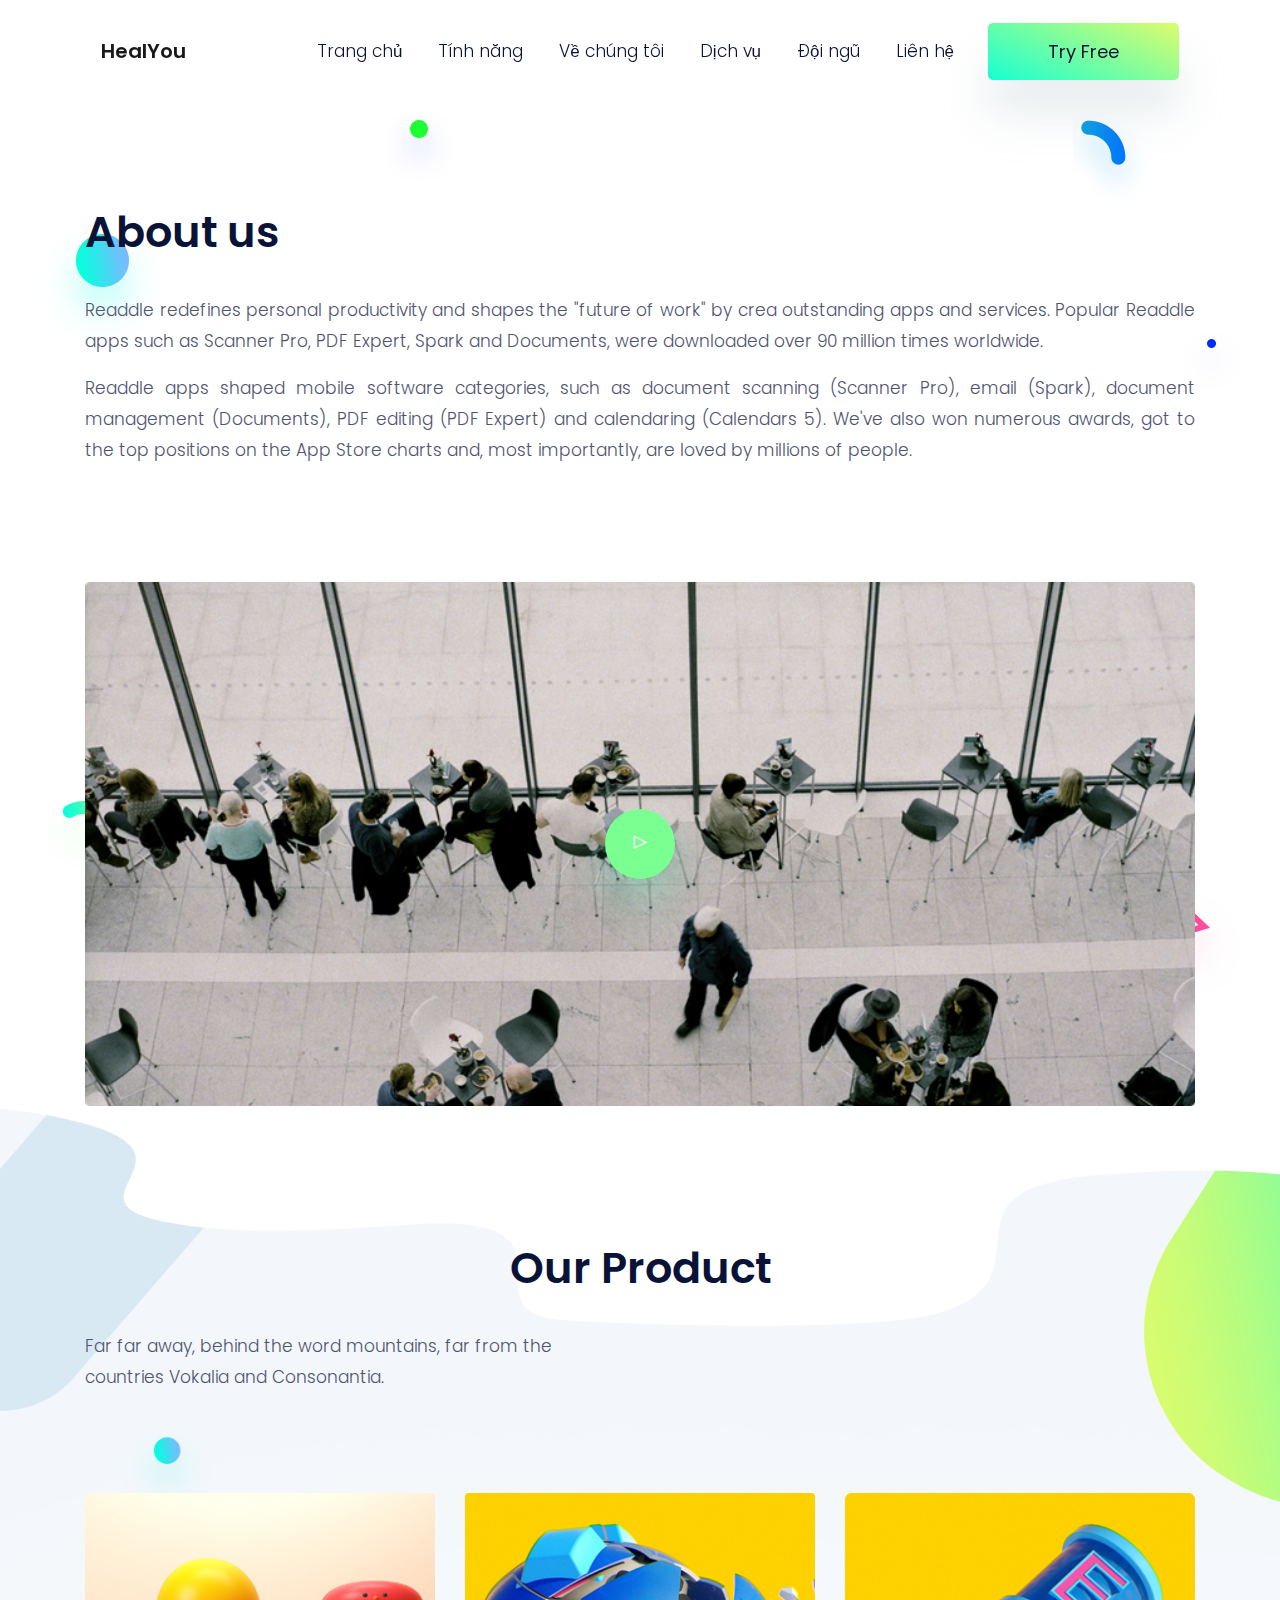
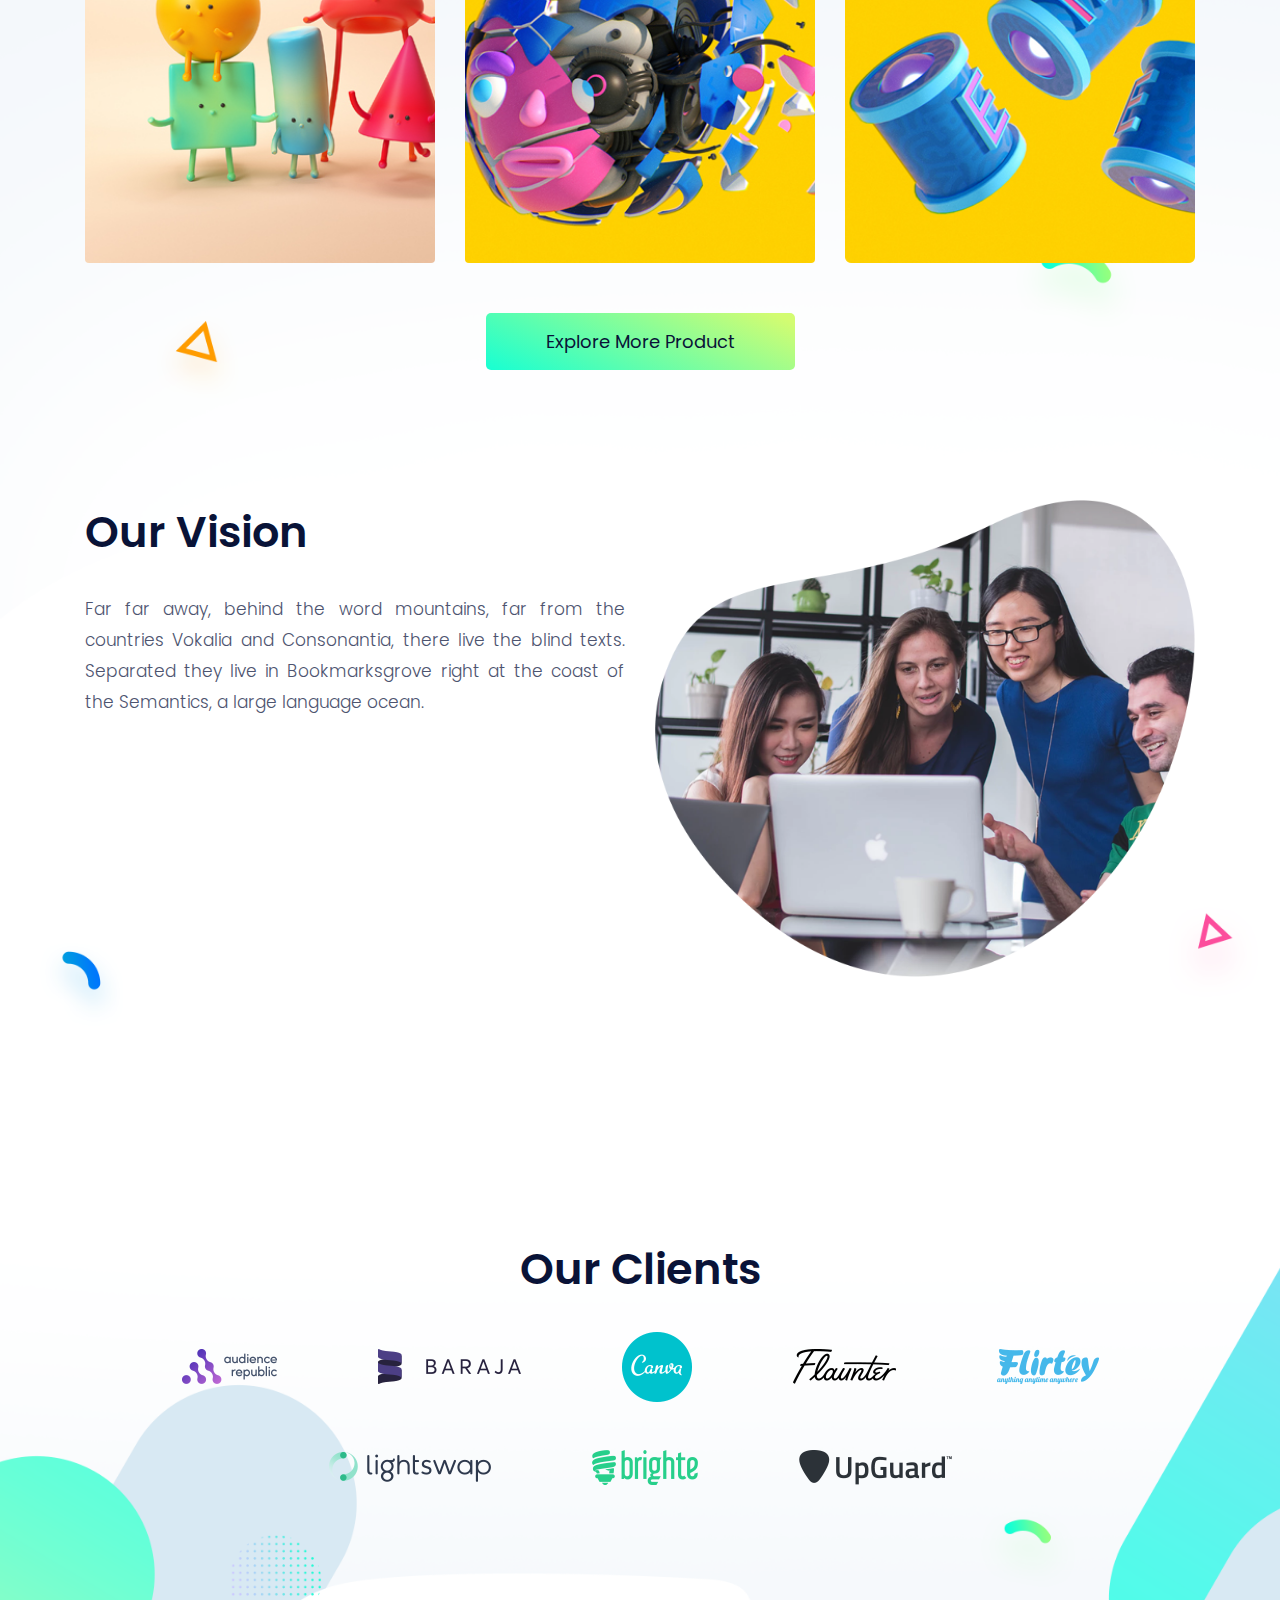
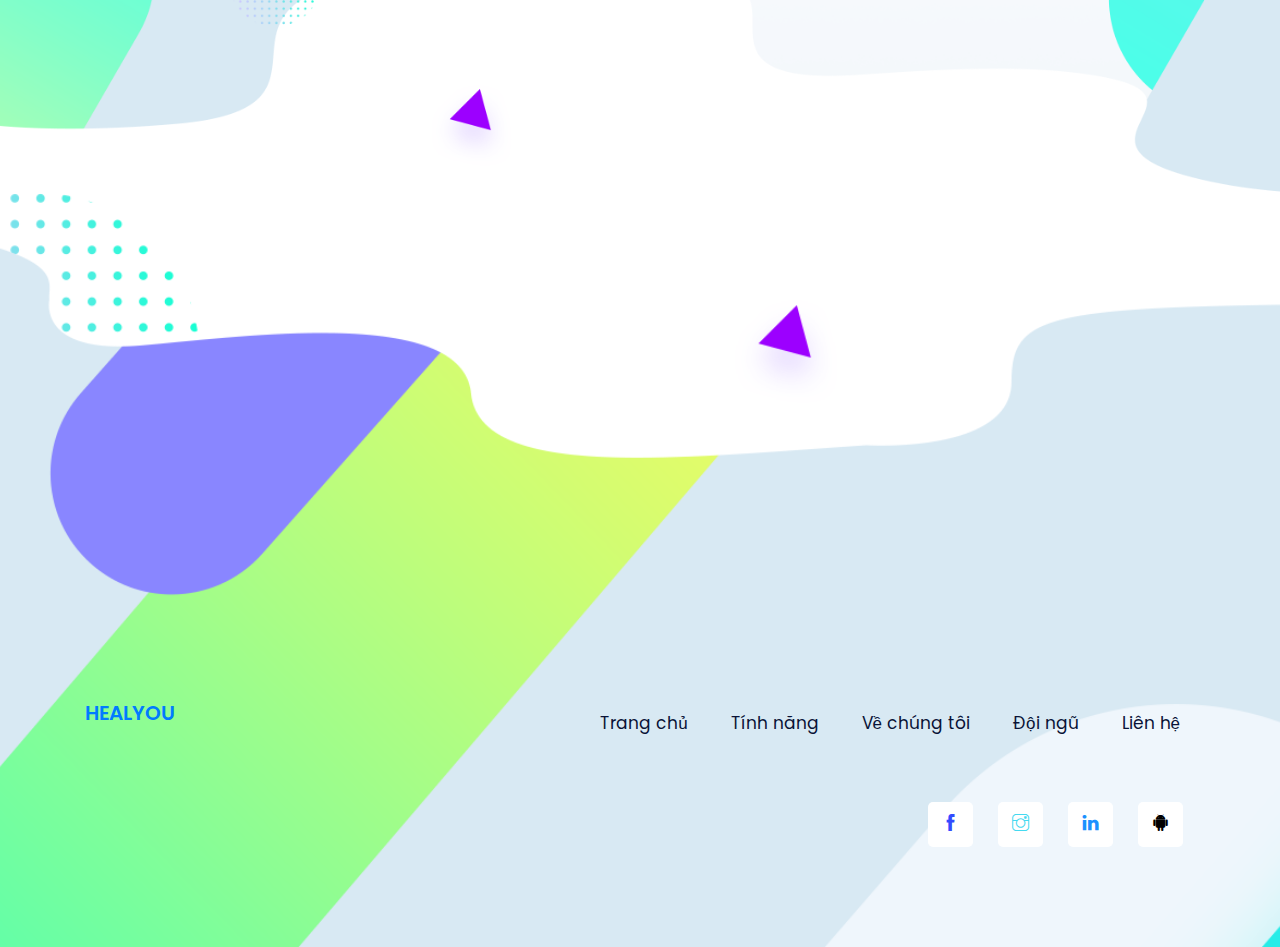
==== commit 5435a13e: "18.5" ====
--- a/theme/about.html
+++ b/theme/about.html
@@ -11,14 +11,14 @@
 
 <head>
   <meta charset="utf-8">
-  <title>Windou</title>
+  <title>HealYou</title>
 
   <!-- mobile responsive meta -->
   <meta name="viewport" content="width=device-width, initial-scale=1">
   <meta name="viewport" content="width=device-width, initial-scale=1, maximum-scale=1">
   
   <!-- theme meta -->
-  <meta name="theme-name" content="Windou" />
+  <meta name="theme-name" content="HealYou" />
   
   <!-- ** Plugins Needed for the Project ** -->
   <!-- Bootstrap -->
@@ -49,7 +49,7 @@
 <section class="fixed-top navigation">
   <div class="container">
     <nav class="navbar navbar-expand-lg navbar-light">
-      <a class="navbar-brand" href="index.html" style="font-weight: 600;">Windou</a>
+      <a class="navbar-brand" href="index.html" style="font-weight: 600;">HealYou</a>
       <button class="navbar-toggler border-0" type="button"
         data-toggle="collapse" data-target="#navbar" aria-controls="navbar"
         aria-expanded="false" aria-label="Toggle navigation">
@@ -202,7 +202,7 @@
       <div class="col-lg-4 text-center text-lg-left mb-4 mb-lg-0">
         <!-- logo -->
         <a class="navbar-brand" href="index.html"
-          style="font-weight: 600;">Windou</a>
+          style="font-weight: 600;">HEALYOU</a>
       </div>
       <!-- footer menu -->
       <nav class="col-lg-8 align-self-center mb-5">
--- a/theme/css/style.css
+++ b/theme/css/style.css
@@ -16,6 +16,7 @@
 -------------------------------------------------------------------*/
 /* 1.1 typography */
 @import url("https://fonts.googleapis.com/css?family=Poppins:300,400,500,600,700");
+
 body {
   line-height: 31px;
   font-family: "Poppins", sans-serif;
@@ -24,7 +25,8 @@
   font-size: 17px;
 }
 
-p, .paragraph {
+p,
+.paragraph {
   font-weight: 300;
   color: #4d546f;
   font-size: 17px;
@@ -32,34 +34,51 @@
   font-family: "Poppins", sans-serif;
 }
 
-h1, h2, h3, h4, h5, h6, .h1, .h2, .h3, .h4, .h5, .h6 {
+h1,
+h2,
+h3,
+h4,
+h5,
+h6,
+.h1,
+.h2,
+.h3,
+.h4,
+.h5,
+.h6 {
   color: #091337;
   font-family: "Poppins", sans-serif;
   font-weight: 600;
   line-height: 1.5;
 }
 
-h1, .h1 {
+h1,
+.h1 {
   font-size: 56px;
 }
 
-h2, .h2 {
+h2,
+.h2 {
   font-size: 43px;
 }
 
-h3, .h3 {
+h3,
+.h3 {
   font-size: 37px;
 }
 
-h4, .h4 {
+h4,
+.h4 {
   font-size: 22px;
 }
 
-h5, .h5 {
+h5,
+.h5 {
   font-size: 16px;
 }
 
-h6, .h6 {
+h6,
+.h6 {
   font-size: 13px;
 }
 
@@ -75,10 +94,12 @@
   z-index: 1;
   transition: 0.2s ease;
 }
+
 .btn:focus {
   outline: 0;
   box-shadow: none !important;
 }
+
 .btn:active {
   box-shadow: none;
 }
@@ -88,9 +109,11 @@
   color: #091337;
   transition: background 1s ease-out;
 }
+
 .btn-primary:active {
   background: linear-gradient(25deg, rgb(23, 255, 211) 0%, rgb(211, 252, 113) 95%) !important;
 }
+
 .btn-primary:hover {
   background: linear-gradient(205deg, rgb(23, 255, 211) 0%, rgb(211, 252, 113) 95%);
   color: #091337;
@@ -101,9 +124,11 @@
   background-color: transparent;
   color: #091337;
 }
+
 .btn-secondary:active {
   background: linear-gradient(6deg, rgb(23, 255, 211) 0%, rgb(35, 227, 238) 100%) !important;
 }
+
 .btn-secondary:hover {
   background: linear-gradient(186deg, rgb(23, 255, 211) 0%, rgb(35, 227, 238) 100%);
   color: #091337;
@@ -165,6 +190,7 @@
   cursor: pointer;
   transition: 0.2s ease;
 }
+
 a:focus,
 button:focus,
 select:focus {
@@ -183,20 +209,24 @@
   padding-top: 130px;
   padding-bottom: 130px;
 }
+
 .section-sm {
   padding-top: 40px;
   padding-bottom: 40px;
 }
+
 .section-lg {
   padding-top: 200px;
   padding-bottom: 200px;
 }
+
 @media (max-width: 575px) {
   .section-lg {
     padding-top: 150px;
     padding-bottom: 150px;
   }
 }
+
 .section-title {
   margin-bottom: 30px;
 }
@@ -211,6 +241,7 @@
 .overlay {
   position: relative;
 }
+
 .overlay::before {
   position: absolute;
   content: "";
@@ -335,6 +366,7 @@
 .translate-y-150 {
   transform: translateY(150px);
 }
+
 @media (max-width: 575px) {
   .translate-y-150 {
     transform: translateY(0);
@@ -349,10 +381,12 @@
   0% {
     transform: translateX(0);
   }
+
   100% {
     transform: translateX(-20px);
   }
 }
+
 .up-down-animation {
   animation: up_down 3s ease-in infinite alternate-reverse;
 }
@@ -361,10 +395,12 @@
   0% {
     transform: translateY(0);
   }
+
   100% {
     transform: translateY(-20px);
   }
 }
+
 .zindex-1 {
   z-index: 1;
 }
@@ -380,6 +416,7 @@
 .navbar {
   transition: 0.3s ease;
 }
+
 @media (max-width: 991px) {
   .navbar-collapse {
     padding-bottom: 20px;
@@ -390,6 +427,7 @@
   background-color: #fff;
   box-shadow: 0px 10px 20px 0px rgba(0, 141, 236, 0.1);
 }
+
 .nav-bg .navbar {
   padding: 10px 0;
 }
@@ -397,6 +435,7 @@
 .nav-item {
   padding: 20px 10px;
 }
+
 @media (max-width: 991px) {
   .nav-item {
     padding: 0;
@@ -424,89 +463,106 @@
   left: 30px;
   top: 200px;
 }
+
 @media (max-width: 767px) {
   .hero-bg-1 {
     display: none;
   }
 }
+
 .hero-bg-2 {
   position: absolute;
   top: 50%;
   left: 20%;
 }
+
 @media (max-width: 767px) {
   .hero-bg-2 {
     display: none;
   }
 }
+
 .hero-bg-3 {
   position: absolute;
   bottom: 0%;
   left: 10%;
 }
+
 @media (max-width: 767px) {
   .hero-bg-3 {
     display: none;
   }
 }
+
 .hero-bg-4 {
   top: 210px;
   right: 40%;
   position: absolute;
 }
+
 @media (max-width: 767px) {
   .hero-bg-4 {
     display: none;
   }
 }
+
 .hero-bg-5 {
   position: absolute;
   top: 250px;
   right: 17%;
 }
+
 @media (max-width: 767px) {
   .hero-bg-5 {
     display: none;
   }
 }
+
 .hero-bg-6 {
   position: absolute;
   right: 10%;
   bottom: 20%;
 }
+
 @media (max-width: 767px) {
   .hero-bg-6 {
     display: none;
   }
 }
+
 .hero-bg-7 {
   position: absolute;
   left: 20%;
   bottom: -17%;
   z-index: 1;
 }
+
 @media (max-width: 767px) {
   .hero-bg-7 {
     display: none;
   }
 }
+
 .hero-bg-8 {
   position: absolute;
   bottom: -30%;
   right: 50%;
   z-index: 1;
 }
+
 @media (max-width: 767px) {
   .hero-bg-8 {
     display: none;
   }
 }
+
 .hero-bg-9 {
   position: absolute;
   right: 20%;
   bottom: -10%;
   z-index: 1;
 }
+
 @media (max-width: 767px) {
   .hero-bg-9 {
     display: none;
@@ -516,37 +572,45 @@
 .feature {
   position: relative;
 }
+
 .feature-item h4 {
   line-height: 1;
 }
+
 .feature-item p {
   line-height: 25px;
 }
+
 .feature-item:hover .feature-icon {
   box-shadow: 0px 18px 43px 0px rgba(0, 141, 236, 0.21);
 }
+
 .feature-bg-1 {
   position: absolute;
   left: 0;
   top: 50%;
   z-index: -1;
 }
+
 @media (max-width: 767px) {
   .feature-bg-1 {
     display: none;
   }
 }
+
 .feature-bg-2 {
   position: absolute;
   right: 0;
   bottom: 10%;
   z-index: -1;
 }
+
 @media (max-width: 767px) {
   .feature-bg-2 {
     display: none;
   }
 }
+
 .feature-icon {
   display: inline-block;
   height: 90px;
@@ -565,44 +629,52 @@
   position: relative;
   overflow: visible;
 }
+
 .seo-bg {
   position: absolute;
   left: 0;
   top: 0;
   z-index: -1;
 }
+
 @media (max-width: 1200px) {
   .seo-bg {
     max-width: 500px;
   }
 }
+
 @media (max-width: 991px) {
   .seo-bg {
     max-width: 400px;
   }
 }
+
 .seo-bg-shape-1 {
   position: absolute;
   left: 25%;
   top: 0;
   z-index: -1;
 }
+
 @media (max-width: 767px) {
   .seo-bg-shape-1 {
     display: none;
   }
 }
+
 .seo-bg-shape-2 {
   position: absolute;
   right: 2%;
   top: 40%;
   z-index: -1;
 }
+
 @media (max-width: 767px) {
   .seo-bg-shape-2 {
     display: none;
   }
 }
+
 .seo-bg-shape-3 {
   position: absolute;
   left: 50%;
@@ -610,58 +682,103 @@
   transform: translateX(-50%);
   z-index: -1;
 }
+
 @media (max-width: 767px) {
   .seo-bg-shape-3 {
     display: none;
   }
 }
+
+.seo-image {
+  position: relative;
+}
+
+.seo-image img.base {
+  width: 70%;
+  height: auto;
+}
+
+.seo-image img.overlay {
+  position: absolute;
+  bottom: 0;
+  right: 0;
+  width: 50%; 
+  height: auto;
+}
+
+.service-image {
+  position: relative;
+}
+
+.service-image img.layer-3 {
+  width: 70%;
+  height: auto;
+}
+
+.service-image img.layer-2 {
+  position: absolute;
+  bottom: 0;
+  right: 0;
+  width: 50%; 
+  height: auto;
+}
+
 
 .service {
   position: relative;
   overflow: visible;
 }
+
 .service-list li {
   margin-bottom: 30px;
   color: #4d546f;
 }
+
 .service-list li i {
   margin-right: 20px;
   color: #4d546f;
 }
+
 .service-bg {
   position: absolute;
   right: 0;
   top: -10%;
   z-index: -1;
 }
+
 @media (max-width: 1200px) {
   .service-bg {
     max-width: 500px;
   }
 }
+
 @media (max-width: 991px) {
   .service-bg {
     max-width: 400px;
     top: 0;
   }
 }
+
 .service-bg-shape-1 {
   position: absolute;
   left: 0;
   top: 150px;
   z-index: -1;
 }
+
 @media (max-width: 767px) {
   .service-bg-shape-1 {
     display: none;
   }
 }
+
 .service-bg-shape-2 {
   position: absolute;
   left: 40%;
   bottom: 0;
   z-index: -1;
 }
+
 @media (max-width: 767px) {
   .service-bg-shape-2 {
     display: none;
@@ -672,13 +789,16 @@
   overflow: visible;
   position: relative;
 }
+
 .team-slider {
   overflow: hidden;
   padding-bottom: 100px;
 }
+
 .team-slider .slick-list {
   overflow: visible;
 }
+
 .team-slider .slick-arrow {
   border: 0;
   background: transparent;
@@ -688,71 +808,85 @@
   z-index: 1;
   font-size: 25px;
 }
+
 .team-slider .slick-arrow.slick-disabled {
   color: #86ceff;
 }
+
 .team-slider .prevArrow {
   left: 10px;
 }
+
 .team-slider .nextArrow {
   left: 50px;
 }
+
 .team-member {
   padding: 30px 45px;
   background: #fff;
   box-shadow: 0px 23px 43px 0px rgba(172, 189, 199, 0.49);
   margin: 0 20px;
 }
+
 @media (max-width: 1200px) {
   .team-member {
     padding: 30px;
   }
 }
+
 .team-bg {
   position: absolute;
   left: 0;
   bottom: 0;
   z-index: -1;
 }
+
 .team-bg-shape-1 {
   position: absolute;
   top: 100px;
   left: 20px;
   z-index: -1;
 }
+
 @media (max-width: 767px) {
   .team-bg-shape-1 {
     display: none;
   }
 }
+
 .team-bg-shape-2 {
   position: absolute;
   top: 100px;
   right: -5px;
   z-index: -1;
 }
+
 @media (max-width: 767px) {
   .team-bg-shape-2 {
     display: none;
   }
 }
+
 .team-bg-shape-3 {
   position: absolute;
   bottom: 20%;
   right: 40%;
   z-index: -1;
 }
+
 @media (max-width: 767px) {
   .team-bg-shape-3 {
     display: none;
   }
 }
+
 .team-bg-shape-4 {
   position: absolute;
   bottom: 20%;
   right: 180px;
   z-index: -1;
 }
+
 @media (max-width: 767px) {
   .team-bg-shape-4 {
     display: none;
@@ -763,77 +897,94 @@
   position: relative;
   overflow: visible;
 }
+
 .pricing-table {
   padding: 50px 35px 30px;
   transition: 0.2s ease;
 }
+
 @media (max-width: 1200px) {
   .pricing-table {
     padding: 30px 20px;
   }
 }
+
 .pricing-table h1 {
   font-size: 65px;
 }
+
 .pricing-table h1 span {
   font-size: 20px;
   vertical-align: top;
   line-height: 65px;
   margin-right: 5px;
 }
+
 .pricing-table:hover {
   box-shadow: 0px 59px 43px 0px rgba(216, 233, 243, 0.3);
 }
+
 .pricing-table.table-1 {
   background-image: linear-gradient(59deg, rgb(213, 252, 113) 0%, rgb(100, 254, 171) 95%);
 }
+
 .pricing-table.table-2 {
   background-image: linear-gradient(59deg, rgb(6, 255, 223) 0%, rgb(66, 219, 239) 95%);
 }
+
 .pricing-table.table-3 {
   background-image: linear-gradient(59deg, rgb(11, 252, 224) 0%, rgb(197, 253, 120) 95%);
 }
+
 .pricing-btn {
   font-size: 25px;
   font-weight: 700;
   color: #091337;
 }
+
 @media (max-width: 1200px) {
   .pricing-btn {
     padding: 5px;
   }
 }
+
 .pricing-btn:hover {
   color: #008dec;
 }
+
 .pricing-bg-shape-1 {
   position: absolute;
   left: 30%;
   top: 100px;
   z-index: -1;
 }
+
 @media (max-width: 767px) {
   .pricing-bg-shape-1 {
     display: none;
   }
 }
+
 .pricing-bg-shape-2 {
   position: absolute;
   right: 10%;
   top: 110px;
   z-index: -1;
 }
+
 @media (max-width: 767px) {
   .pricing-bg-shape-2 {
     display: none;
   }
 }
+
 .pricing-bg-shape-3 {
   position: absolute;
   bottom: 20%;
   left: 0;
   z-index: -1;
 }
+
 @media (max-width: 767px) {
   .pricing-bg-shape-3 {
     display: none;
@@ -843,6 +994,7 @@
 .newsletter {
   position: relative;
 }
+
 .newsletter-form {
   height: 85px;
   width: 100%;
@@ -852,10 +1004,12 @@
   box-shadow: 0px 35px 46px 0px rgba(172, 189, 199, 0.28);
   border-radius: 5px;
 }
+
 .newsletter-form:focus {
   outline: 0;
   box-shadow: 0;
 }
+
 .newsletter-btn {
   position: absolute;
   height: 100%;
@@ -868,18 +1022,21 @@
   color: #fff;
   text-transform: uppercase;
 }
+
 @media (max-width: 575px) {
   .newsletter-btn {
     padding-left: 5px;
     padding-right: 5px;
   }
 }
+
 .newsletter-bg-shape {
   position: absolute;
   top: 0;
   right: 10%;
   z-index: -1;
 }
+
 @media (max-width: 767px) {
   .newsletter-bg-shape {
     display: none;
@@ -891,10 +1048,12 @@
   background-position: top center;
   background-repeat: no-repeat;
 }
+
 .footer-section {
   padding-top: 500px;
   padding-bottom: 100px;
 }
+
 .footer-menu a {
   color: #091337;
   display: block;
@@ -905,6 +1064,7 @@
 .social-icon li {
   margin: 0 12px;
 }
+
 .social-icon li a {
   height: 45px;
   width: 45px;
@@ -918,6 +1078,7 @@
 .client-logo-slider img {
   transition: 0.2s ease;
 }
+
 .client-logo-slider a:hover img {
   transform: scale(1.2);
 }
@@ -935,50 +1096,59 @@
   top: 10%;
   z-index: -1;
 }
+
 @media (max-width: 767px) {
   .service-bg-1 {
     display: none;
   }
 }
+
 .service-bg-2 {
   position: absolute;
   right: 50px;
   top: 10%;
   z-index: -1;
 }
+
 @media (max-width: 767px) {
   .service-bg-2 {
     display: none;
   }
 }
+
 .service-bg-3 {
   position: absolute;
   right: 50px;
   top: 50%;
   z-index: -1;
 }
+
 @media (max-width: 767px) {
   .service-bg-3 {
     display: none;
   }
 }
+
 .service-bg-4 {
   position: absolute;
   left: 50px;
   bottom: 30%;
   z-index: -1;
 }
+
 @media (max-width: 767px) {
   .service-bg-4 {
     display: none;
   }
 }
+
 .service-bg-5 {
   position: absolute;
   left: 10%;
   bottom: 5%;
   z-index: -1;
 }
+
 @media (max-width: 767px) {
   .service-bg-5 {
     display: none;
@@ -989,76 +1159,90 @@
   position: relative;
   overflow: visible;
 }
+
 .about-video {
   position: relative;
 }
+
 .about-video .play-btn {
   position: absolute;
   left: 50%;
   top: 50%;
   transform: translate(-50%, -50%);
 }
+
 .about-bg-1 {
   position: absolute;
   left: 30%;
   top: 10%;
   z-index: -1;
 }
+
 @media (max-width: 767px) {
   .about-bg-1 {
     display: none;
   }
 }
+
 .about-bg-2 {
   position: absolute;
   top: 30%;
   right: 40px;
   z-index: -1;
 }
+
 @media (max-width: 767px) {
   .about-bg-2 {
     display: none;
   }
 }
+
 .about-bg-3 {
   position: absolute;
   bottom: 20%;
   left: 30px;
   z-index: -1;
 }
+
 @media (max-width: 767px) {
   .about-bg-3 {
     display: none;
   }
 }
+
 .about-bg-4 {
   position: absolute;
   top: 20%;
   left: 40px;
   z-index: -1;
 }
+
 @media (max-width: 767px) {
   .about-bg-4 {
     display: none;
   }
 }
+
 .about-bg-5 {
   position: absolute;
   bottom: 10%;
   right: 40px;
   z-index: -1;
 }
+
 @media (max-width: 767px) {
   .about-bg-5 {
     display: none;
   }
 }
+
 .about-bg-6 {
   position: absolute;
   top: 10%;
   right: 10%;
   z-index: -1;
 }
+
 @media (max-width: 767px) {
   .about-bg-6 {
     display: none;
@@ -1078,6 +1262,7 @@
   transition: 0.2s ease;
   box-shadow: 0px 23px 43px 0px rgba(94, 254, 198, 0.3);
 }
+
 .play-btn:hover {
   color: #fff;
   font-size: 30px;
@@ -1103,6 +1288,7 @@
   width: 100%;
   background: #f7fafc;
 }
+
 .form-control:focus {
   border-color: #008dec;
   box-shadow: none;
@@ -1126,14 +1312,17 @@
   vertical-align: middle;
   text-align: center;
 }
+
 .round-icon.green {
   background: #e0fef4;
   color: #00f7a7;
 }
+
 .round-icon.blue {
   background: #e0f1ff;
   color: #008cff;
 }
+
 .round-icon.orange {
   background: #fff1e0;
   color: #ff8b00;
@@ -1142,59 +1331,70 @@
 .contact {
   position: relative;
 }
+
 .contact-bg-1 {
   position: absolute;
   left: 0;
   top: 10%;
   z-index: -1;
 }
+
 @media (max-width: 767px) {
   .contact-bg-1 {
     display: none;
   }
 }
+
 .contact-bg-2 {
   position: absolute;
   top: 20%;
   right: 10%;
   z-index: -1;
 }
+
 @media (max-width: 767px) {
   .contact-bg-2 {
     display: none;
   }
 }
+
 .contact-bg-3 {
   position: absolute;
   top: 10%;
   left: 40%;
   z-index: -1;
 }
+
 @media (max-width: 767px) {
   .contact-bg-3 {
     display: none;
   }
 }
+
 .contact-bg-4 {
   position: absolute;
   bottom: 10%;
   left: 10%;
   z-index: -1;
 }
+
 @media (max-width: 767px) {
   .contact-bg-4 {
     display: none;
   }
 }
+
 .contact-bg-5 {
   position: absolute;
   bottom: 10%;
   right: 10%;
   z-index: -1;
 }
+
 @media (max-width: 767px) {
   .contact-bg-5 {
     display: none;
   }
 }
-/*# sourceMappingURL=style.css.map */
+
+/*# sourceMappingURL=style.css.map */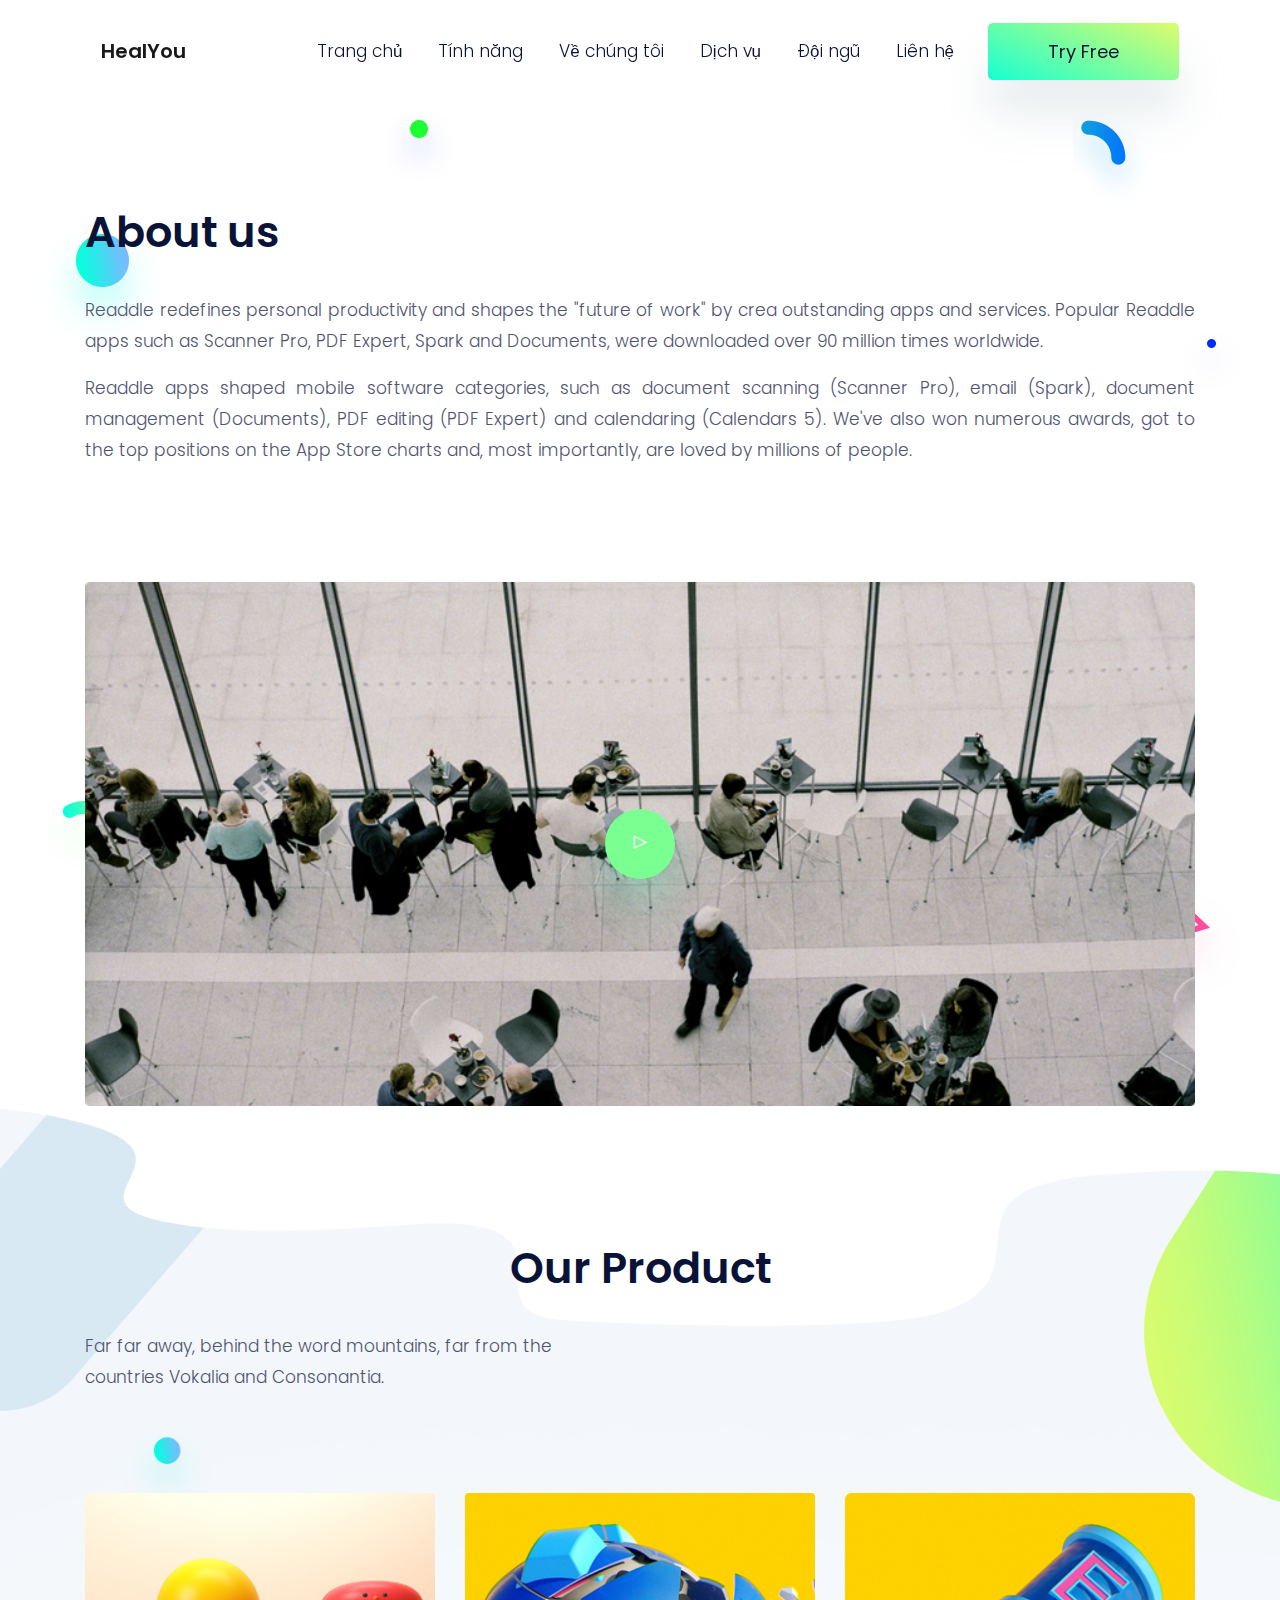
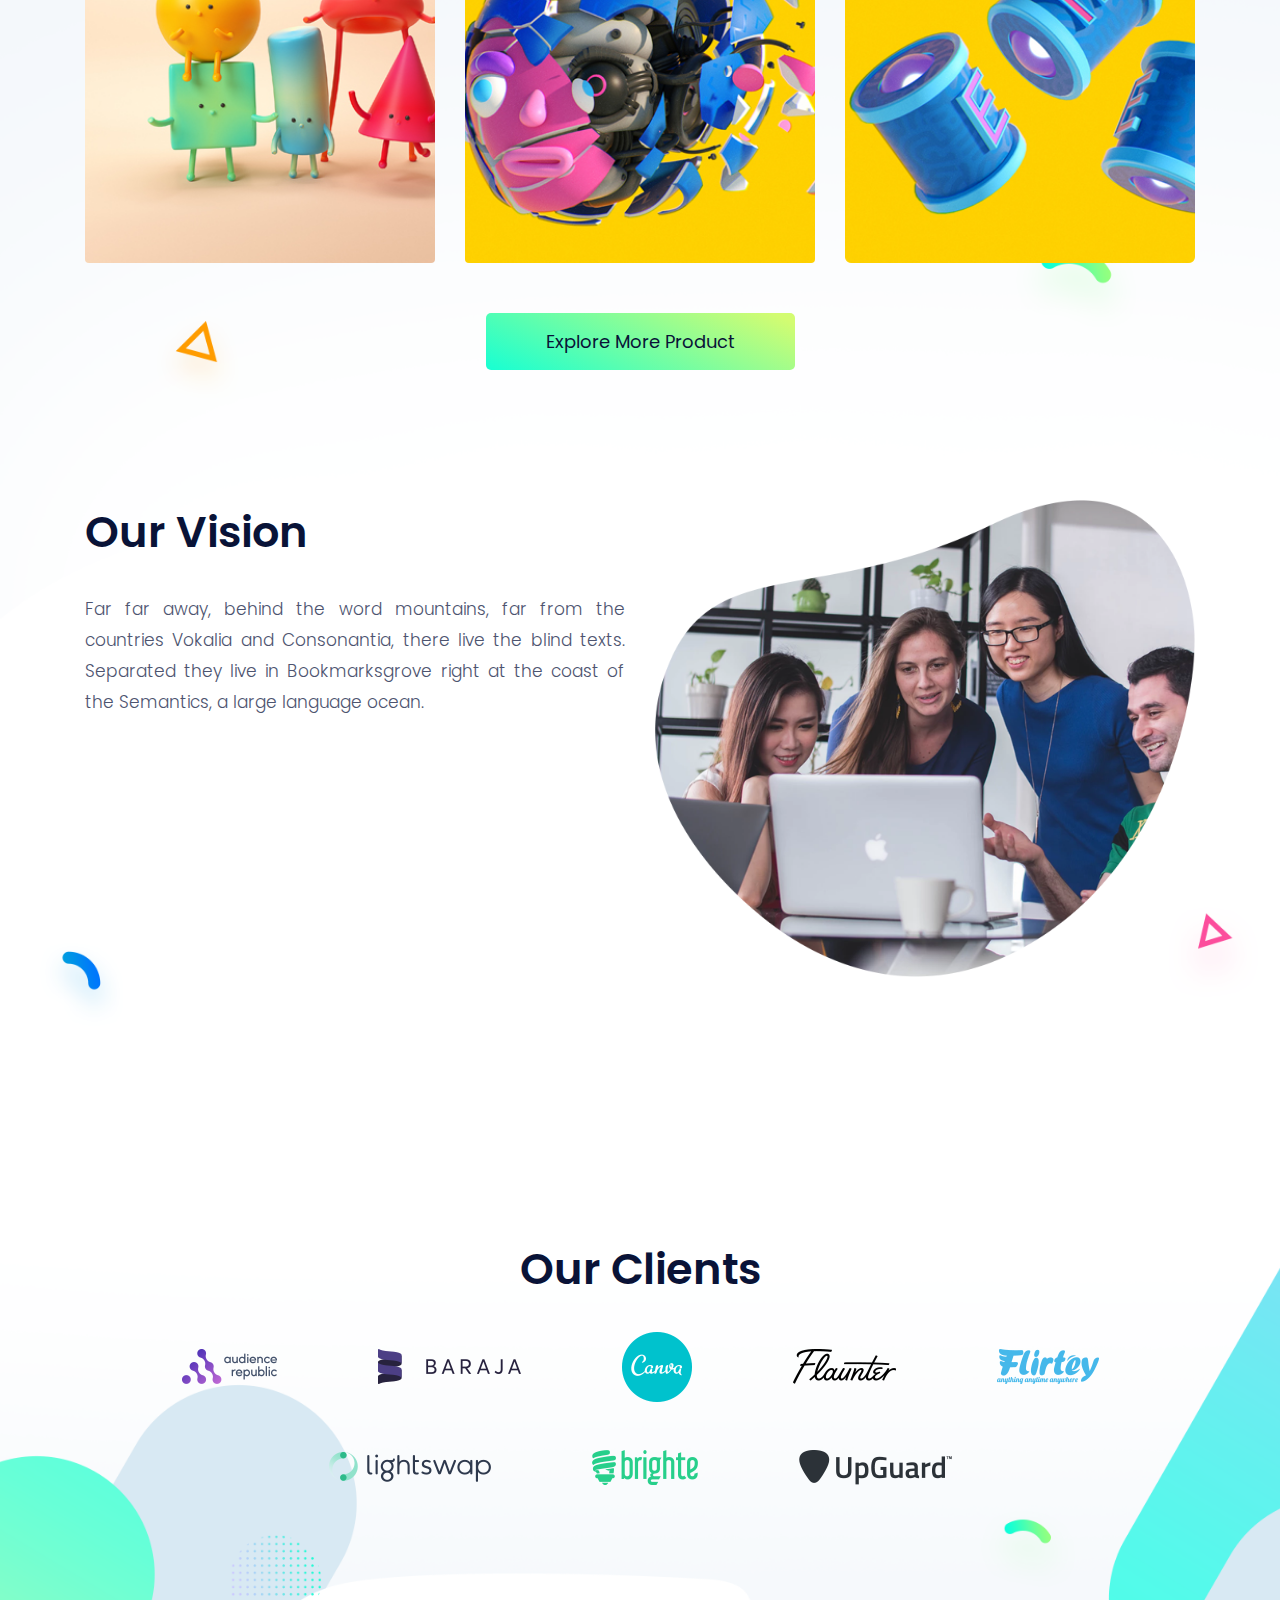
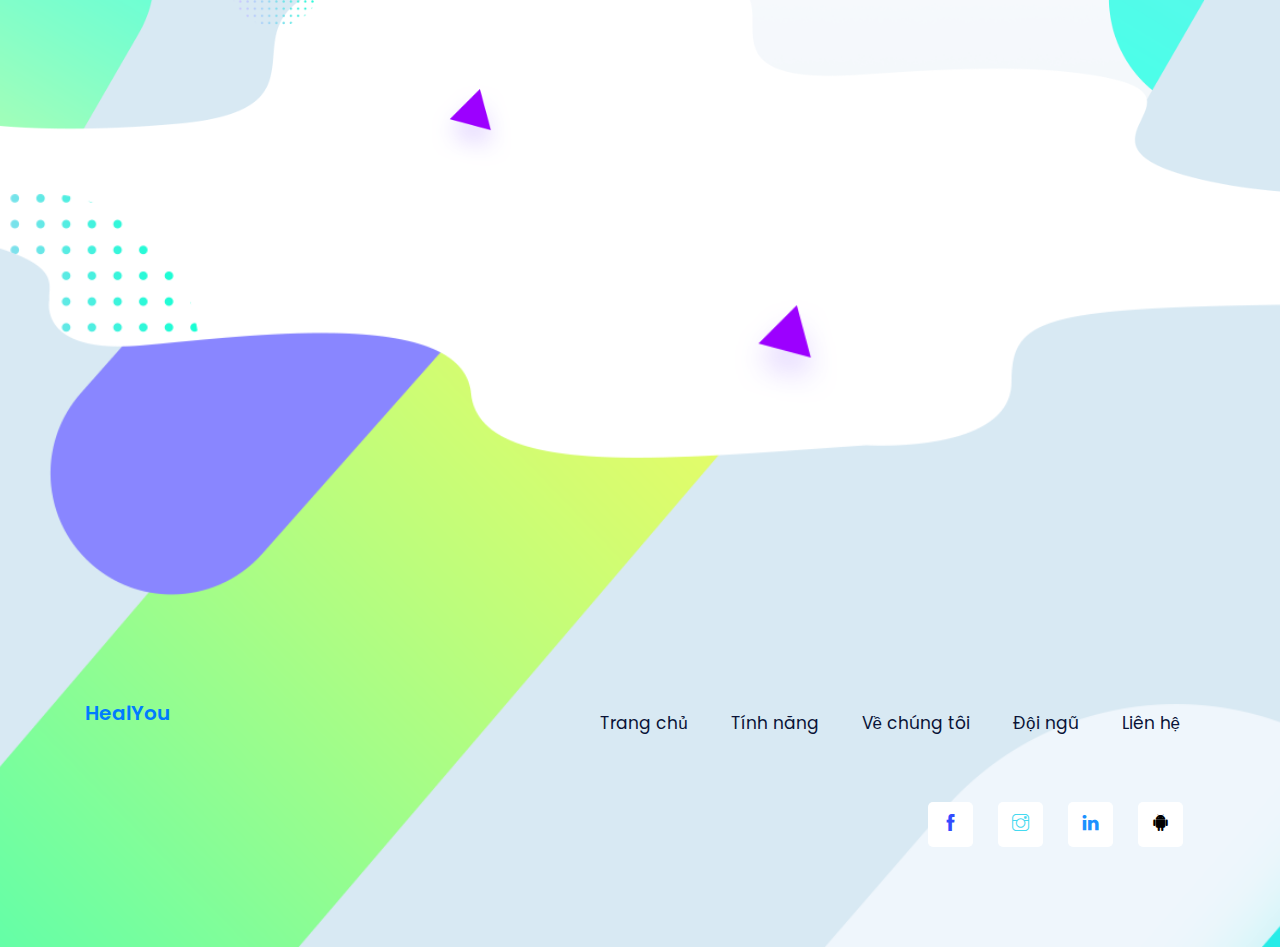
==== commit f903e640: "webhealyou" ====
--- a/theme/about.html
+++ b/theme/about.html
@@ -16,10 +16,10 @@
   <!-- mobile responsive meta -->
   <meta name="viewport" content="width=device-width, initial-scale=1">
   <meta name="viewport" content="width=device-width, initial-scale=1, maximum-scale=1">
-  
+
   <!-- theme meta -->
   <meta name="theme-name" content="HealYou" />
-  
+
   <!-- ** Plugins Needed for the Project ** -->
   <!-- Bootstrap -->
   <link rel="stylesheet" href="plugins/bootstrap/bootstrap.min.css">
@@ -34,7 +34,7 @@
 
   <!-- Main Stylesheet -->
   <link href="css/style.css" rel="stylesheet">
-  
+
   <!--Favicon-->
   <link rel="shortcut icon" href="images/favicon.ico" type="image/x-icon">
   <link rel="icon" href="images/favicon.ico" type="image/x-icon">
@@ -42,17 +42,14 @@
 </head>
 
 <body>
-  
-
 
 <!-- navigation -->
 <section class="fixed-top navigation">
   <div class="container">
     <nav class="navbar navbar-expand-lg navbar-light">
       <a class="navbar-brand" href="index.html" style="font-weight: 600;">HealYou</a>
-      <button class="navbar-toggler border-0" type="button"
-        data-toggle="collapse" data-target="#navbar" aria-controls="navbar"
-        aria-expanded="false" aria-label="Toggle navigation">
+      <button class="navbar-toggler border-0" type="button" data-toggle="collapse" data-target="#navbar"
+        aria-controls="navbar" aria-expanded="false" aria-label="Toggle navigation">
         <span class="navbar-toggler-icon"></span>
       </button>
       <!-- navbar -->
@@ -195,24 +192,20 @@
 
 
 <!-- footer -->
-<footer class="footer-section footer"
-  style="background-image: url(images/backgrounds/footer-bg.png);">
+<footer class="footer-section footer" style="background-image: url(images/backgrounds/footer-bg.png);">
   <div class="container">
     <div class="row">
       <div class="col-lg-4 text-center text-lg-left mb-4 mb-lg-0">
         <!-- logo -->
-        <a class="navbar-brand" href="index.html"
-          style="font-weight: 600;">HEALYOU</a>
+        <a class="navbar-brand" href="index.html" style="font-weight: 600;">HealYou</a>
       </div>
       <!-- footer menu -->
       <nav class="col-lg-8 align-self-center mb-5">
         <ul class="list-inline text-lg-right text-center footer-menu">
           <li class="list-inline-item active"><a href="index.html">Trang chủ</a></li>
-          <li class="list-inline-item"><a class="page-scroll"
-              href="index.html#feature">Tính năng</a></li>
+          <li class="list-inline-item"><a class="page-scroll" href="index.html#feature">Tính năng</a></li>
           <li class="list-inline-item"><a href="about.html">Về chúng tôi</a></li>
-          <li class="list-inline-item"><a class="page-scroll"
-              href="index.html#team">Đội ngũ</a></li>
+          <li class="list-inline-item"><a class="page-scroll" href="index.html#team">Đội ngũ</a></li>
           <!-- <li class="list-inline-item"><a class="page-scroll"
               href="#pricing">Gói dịch vụ</a></li> -->
           <li class="list-inline-item"><a href="contact.html">Liên hệ</a></li>
@@ -222,8 +215,7 @@
       <nav class="col-12">
         <ul class="list-inline text-lg-right text-center social-icon">
           <li class="list-inline-item">
-            <a class="facebook"
-              href="https://www.facebook.com/profile.php?id=61558387602529"><i
+            <a class="facebook" href="https://www.facebook.com/profile.php?id=61558387602529"><i
                 class="ti-facebook"></i></a>
           </li>
           <li class="list-inline-item">
@@ -233,8 +225,7 @@
             <a class="linkedin" href="#"><i class="ti-linkedin"></i></a>
           </li>
           <li class="list-inline-item">
-            <a class="black"
-              href="https://play.google.com/store/apps/details?id=com.windou.windou"><i
+            <a class="black" href="https://play.google.com/store/apps/details?id=com.HealYou.HealYou"><i
                 class="ti-android"></i></a>
           </li>
         </ul>
--- a/theme/css/style.css
+++ b/theme/css/style.css
@@ -625,6 +625,12 @@
   transition: 0.2s ease;
 }
 
+
+#feature {
+  margin-bottom: 50px;
+
+}
+
 .seo {
   position: relative;
   overflow: visible;
@@ -688,41 +694,6 @@
     display: none;
   }
 }
-
-.seo-image {
-  position: relative;
-}
-
-.seo-image img.base {
-  width: 70%;
-  height: auto;
-}
-
-.seo-image img.overlay {
-  position: absolute;
-  bottom: 0;
-  right: 0;
-  width: 50%; 
-  height: auto;
-}
-
-.service-image {
-  position: relative;
-}
-
-.service-image img.layer-3 {
-  width: 70%;
-  height: auto;
-}
-
-.service-image img.layer-2 {
-  position: absolute;
-  bottom: 0;
-  right: 0;
-  width: 50%; 
-  height: auto;
-}
-
 
 .service {
   position: relative;
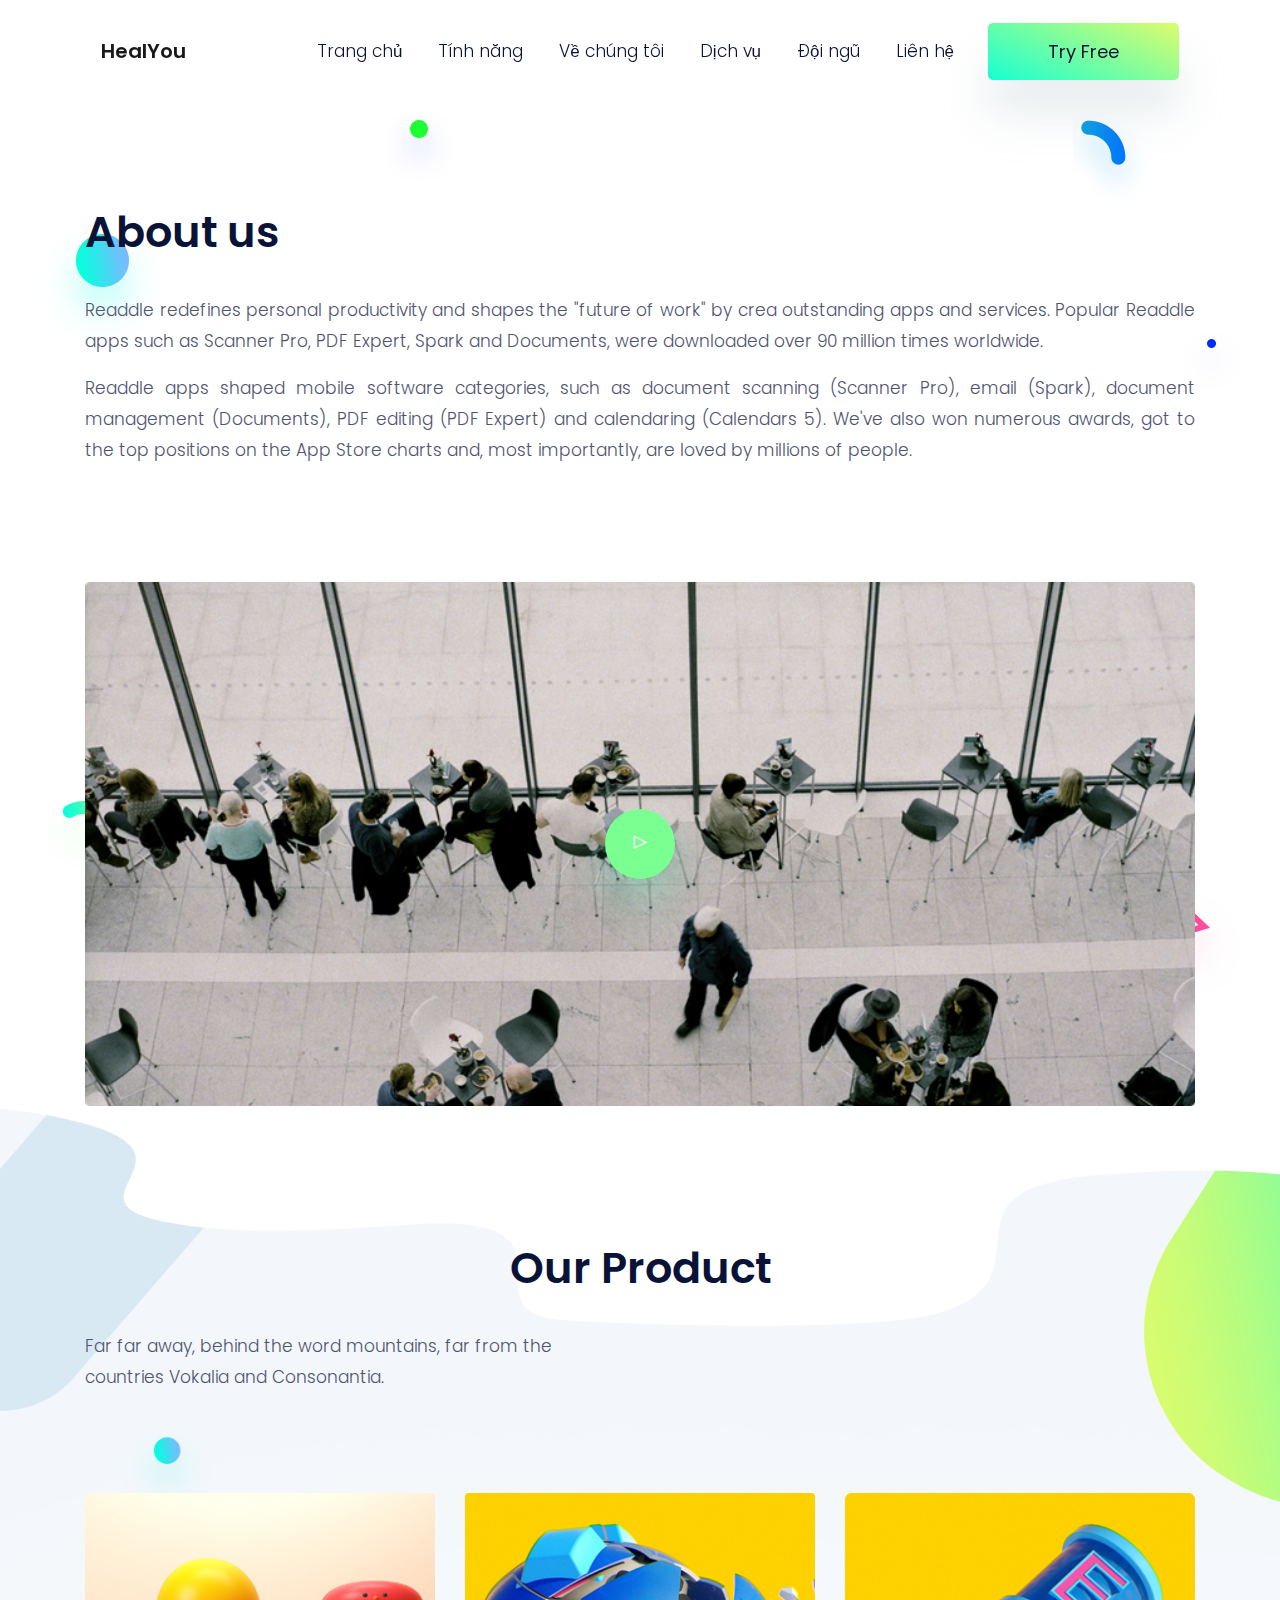
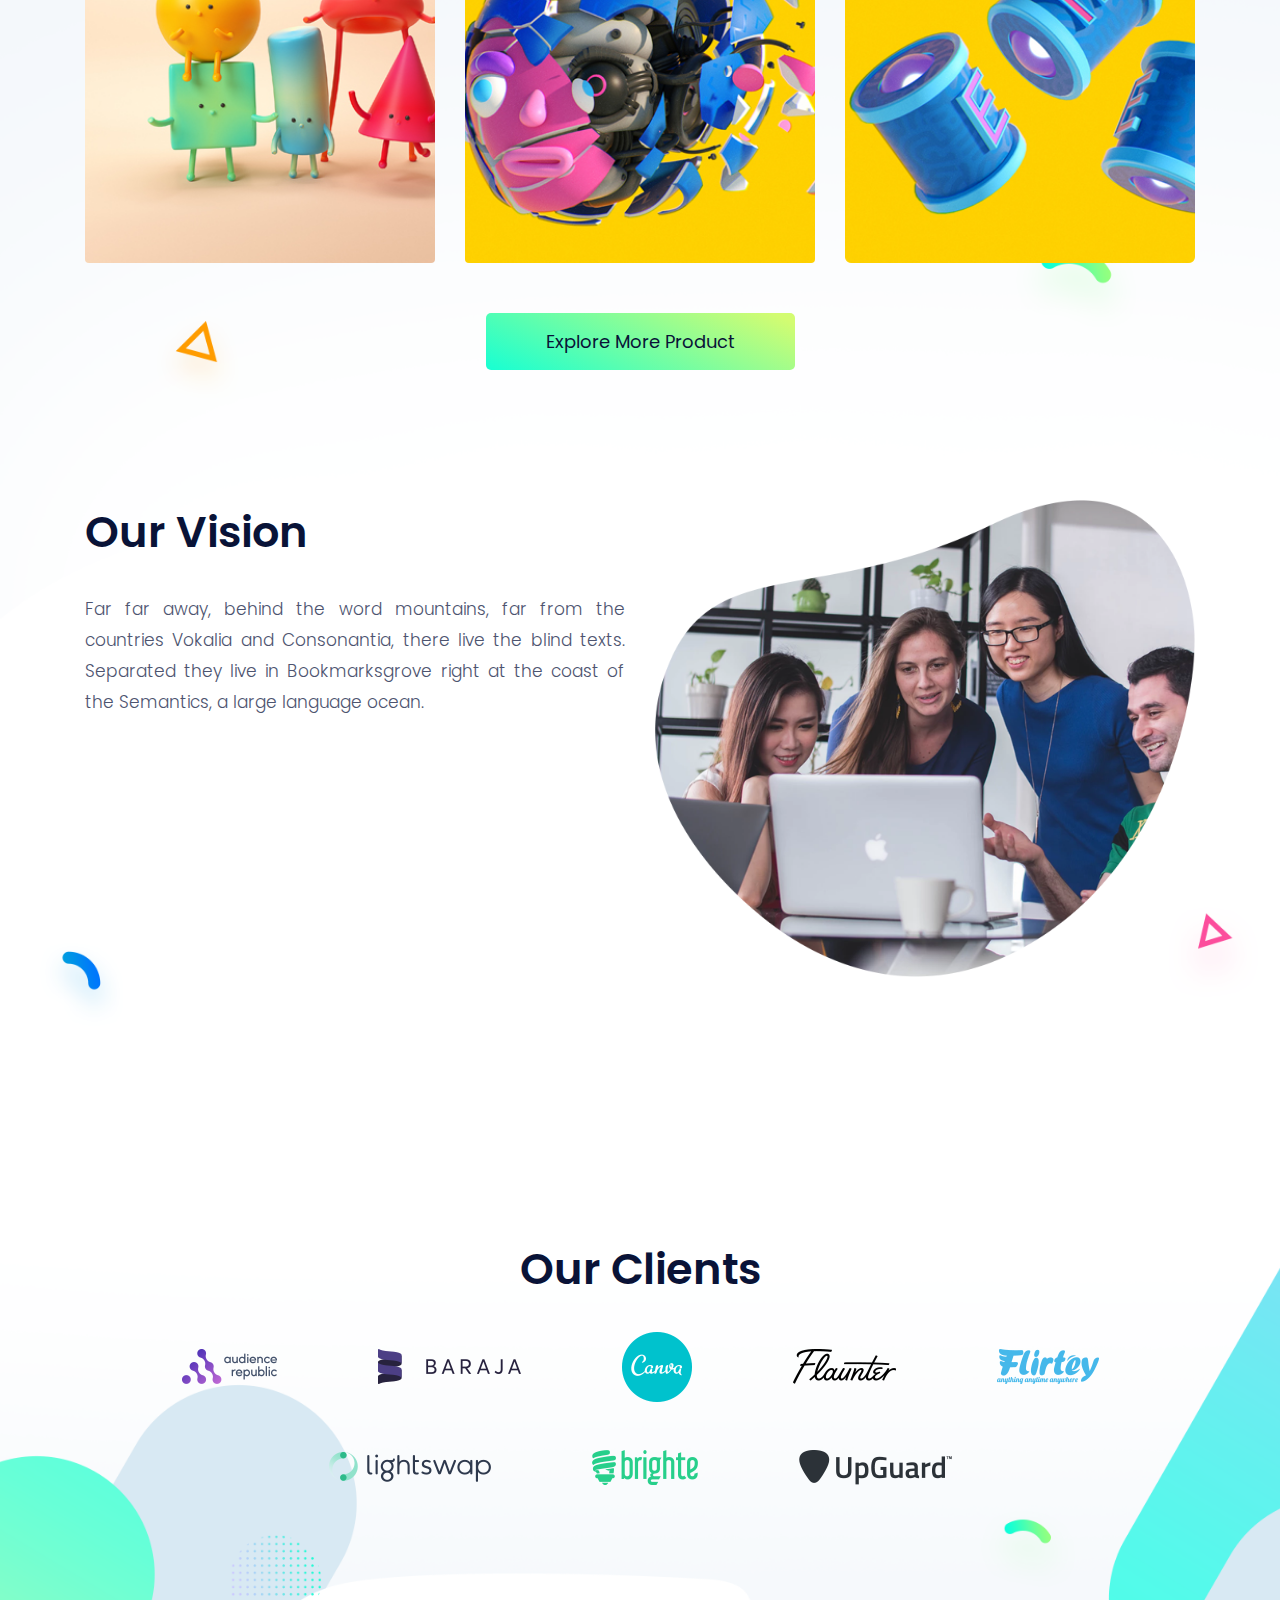
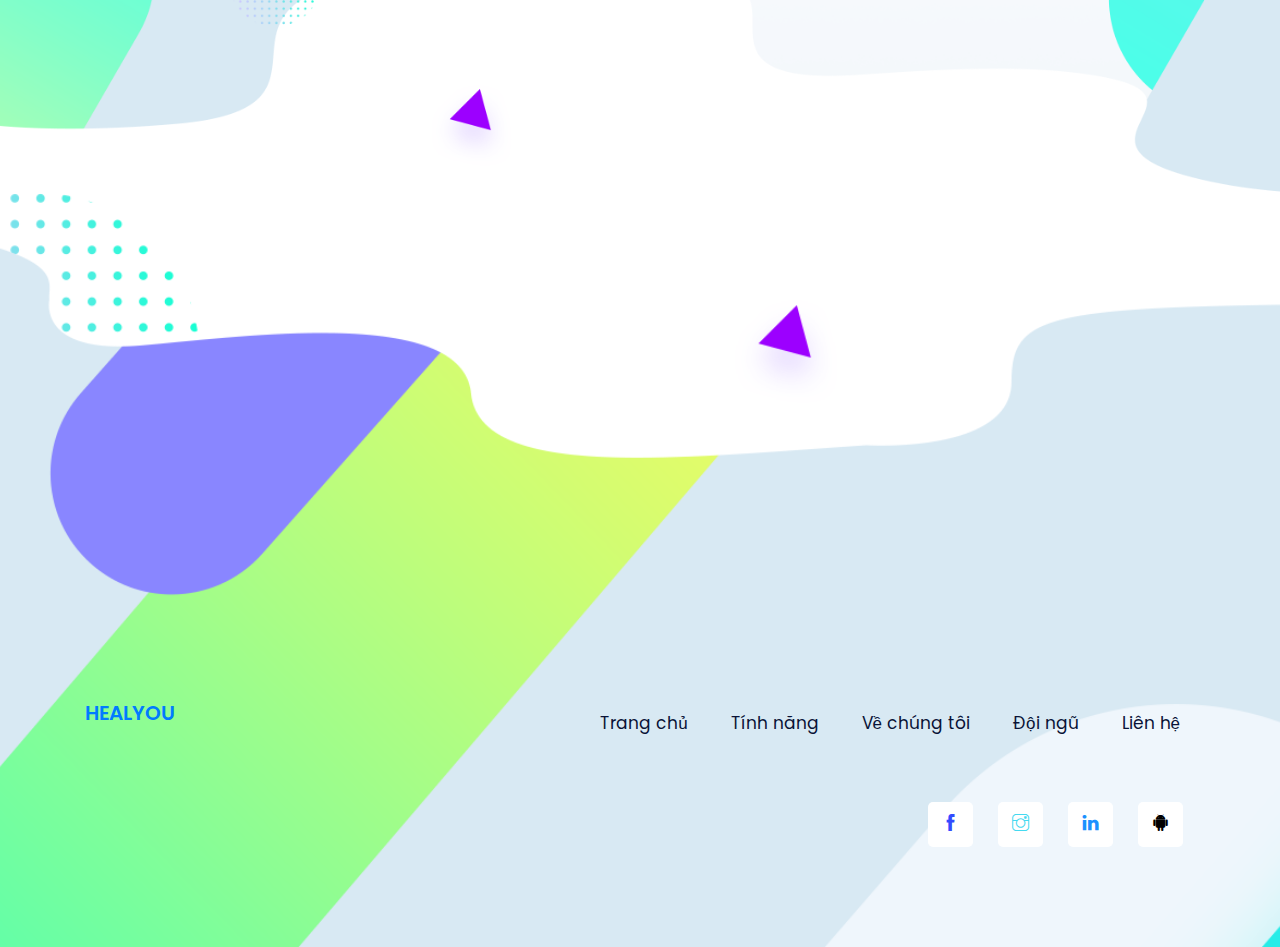
==== commit b5f18ee0: "done" ====
--- a/theme/about.html
+++ b/theme/about.html
@@ -197,7 +197,7 @@
     <div class="row">
       <div class="col-lg-4 text-center text-lg-left mb-4 mb-lg-0">
         <!-- logo -->
-        <a class="navbar-brand" href="index.html" style="font-weight: 600;">HealYou</a>
+        <a class="navbar-brand" href="index.html" style="font-weight: 600;">HEALYOU</a>
       </div>
       <!-- footer menu -->
       <nav class="col-lg-8 align-self-center mb-5">
--- a/theme/css/style.css
+++ b/theme/css/style.css
@@ -16,7 +16,6 @@
 -------------------------------------------------------------------*/
 /* 1.1 typography */
 @import url("https://fonts.googleapis.com/css?family=Poppins:300,400,500,600,700");
-
 body {
   line-height: 31px;
   font-family: "Poppins", sans-serif;
@@ -25,8 +24,7 @@
   font-size: 17px;
 }
 
-p,
-.paragraph {
+p, .paragraph {
   font-weight: 300;
   color: #4d546f;
   font-size: 17px;
@@ -34,51 +32,34 @@
   font-family: "Poppins", sans-serif;
 }
 
-h1,
-h2,
-h3,
-h4,
-h5,
-h6,
-.h1,
-.h2,
-.h3,
-.h4,
-.h5,
-.h6 {
+h1, h2, h3, h4, h5, h6, .h1, .h2, .h3, .h4, .h5, .h6 {
   color: #091337;
   font-family: "Poppins", sans-serif;
   font-weight: 600;
   line-height: 1.5;
 }
 
-h1,
-.h1 {
+h1, .h1 {
   font-size: 56px;
 }
 
-h2,
-.h2 {
+h2, .h2 {
   font-size: 43px;
 }
 
-h3,
-.h3 {
+h3, .h3 {
   font-size: 37px;
 }
 
-h4,
-.h4 {
+h4, .h4 {
   font-size: 22px;
 }
 
-h5,
-.h5 {
+h5, .h5 {
   font-size: 16px;
 }
 
-h6,
-.h6 {
+h6, .h6 {
   font-size: 13px;
 }
 
@@ -94,12 +75,10 @@
   z-index: 1;
   transition: 0.2s ease;
 }
-
 .btn:focus {
   outline: 0;
   box-shadow: none !important;
 }
-
 .btn:active {
   box-shadow: none;
 }
@@ -109,11 +88,9 @@
   color: #091337;
   transition: background 1s ease-out;
 }
-
 .btn-primary:active {
   background: linear-gradient(25deg, rgb(23, 255, 211) 0%, rgb(211, 252, 113) 95%) !important;
 }
-
 .btn-primary:hover {
   background: linear-gradient(205deg, rgb(23, 255, 211) 0%, rgb(211, 252, 113) 95%);
   color: #091337;
@@ -124,11 +101,9 @@
   background-color: transparent;
   color: #091337;
 }
-
 .btn-secondary:active {
   background: linear-gradient(6deg, rgb(23, 255, 211) 0%, rgb(35, 227, 238) 100%) !important;
 }
-
 .btn-secondary:hover {
   background: linear-gradient(186deg, rgb(23, 255, 211) 0%, rgb(35, 227, 238) 100%);
   color: #091337;
@@ -190,7 +165,6 @@
   cursor: pointer;
   transition: 0.2s ease;
 }
-
 a:focus,
 button:focus,
 select:focus {
@@ -209,24 +183,20 @@
   padding-top: 130px;
   padding-bottom: 130px;
 }
-
 .section-sm {
   padding-top: 40px;
   padding-bottom: 40px;
 }
-
 .section-lg {
   padding-top: 200px;
   padding-bottom: 200px;
 }
-
 @media (max-width: 575px) {
   .section-lg {
     padding-top: 150px;
     padding-bottom: 150px;
   }
 }
-
 .section-title {
   margin-bottom: 30px;
 }
@@ -241,7 +211,6 @@
 .overlay {
   position: relative;
 }
-
 .overlay::before {
   position: absolute;
   content: "";
@@ -366,7 +335,6 @@
 .translate-y-150 {
   transform: translateY(150px);
 }
-
 @media (max-width: 575px) {
   .translate-y-150 {
     transform: translateY(0);
@@ -381,12 +349,10 @@
   0% {
     transform: translateX(0);
   }
-
   100% {
     transform: translateX(-20px);
   }
 }
-
 .up-down-animation {
   animation: up_down 3s ease-in infinite alternate-reverse;
 }
@@ -395,12 +361,10 @@
   0% {
     transform: translateY(0);
   }
-
   100% {
     transform: translateY(-20px);
   }
 }
-
 .zindex-1 {
   z-index: 1;
 }
@@ -416,7 +380,6 @@
 .navbar {
   transition: 0.3s ease;
 }
-
 @media (max-width: 991px) {
   .navbar-collapse {
     padding-bottom: 20px;
@@ -427,7 +390,6 @@
   background-color: #fff;
   box-shadow: 0px 10px 20px 0px rgba(0, 141, 236, 0.1);
 }
-
 .nav-bg .navbar {
   padding: 10px 0;
 }
@@ -435,7 +397,6 @@
 .nav-item {
   padding: 20px 10px;
 }
-
 @media (max-width: 991px) {
   .nav-item {
     padding: 0;
@@ -463,106 +424,89 @@
   left: 30px;
   top: 200px;
 }
-
 @media (max-width: 767px) {
   .hero-bg-1 {
     display: none;
   }
 }
-
 .hero-bg-2 {
   position: absolute;
   top: 50%;
   left: 20%;
 }
-
 @media (max-width: 767px) {
   .hero-bg-2 {
     display: none;
   }
 }
-
 .hero-bg-3 {
   position: absolute;
   bottom: 0%;
   left: 10%;
 }
-
 @media (max-width: 767px) {
   .hero-bg-3 {
     display: none;
   }
 }
-
 .hero-bg-4 {
   top: 210px;
   right: 40%;
   position: absolute;
 }
-
 @media (max-width: 767px) {
   .hero-bg-4 {
     display: none;
   }
 }
-
 .hero-bg-5 {
   position: absolute;
   top: 250px;
   right: 17%;
 }
-
 @media (max-width: 767px) {
   .hero-bg-5 {
     display: none;
   }
 }
-
 .hero-bg-6 {
   position: absolute;
   right: 10%;
   bottom: 20%;
 }
-
 @media (max-width: 767px) {
   .hero-bg-6 {
     display: none;
   }
 }
-
 .hero-bg-7 {
   position: absolute;
   left: 20%;
   bottom: -17%;
   z-index: 1;
 }
-
 @media (max-width: 767px) {
   .hero-bg-7 {
     display: none;
   }
 }
-
 .hero-bg-8 {
   position: absolute;
   bottom: -30%;
   right: 50%;
   z-index: 1;
 }
-
 @media (max-width: 767px) {
   .hero-bg-8 {
     display: none;
   }
 }
-
 .hero-bg-9 {
   position: absolute;
   right: 20%;
   bottom: -10%;
   z-index: 1;
 }
-
 @media (max-width: 767px) {
   .hero-bg-9 {
     display: none;
@@ -572,45 +516,37 @@
 .feature {
   position: relative;
 }
-
 .feature-item h4 {
   line-height: 1;
 }
-
 .feature-item p {
   line-height: 25px;
 }
-
 .feature-item:hover .feature-icon {
   box-shadow: 0px 18px 43px 0px rgba(0, 141, 236, 0.21);
 }
-
 .feature-bg-1 {
   position: absolute;
   left: 0;
   top: 50%;
   z-index: -1;
 }
-
 @media (max-width: 767px) {
   .feature-bg-1 {
     display: none;
   }
 }
-
 .feature-bg-2 {
   position: absolute;
   right: 0;
   bottom: 10%;
   z-index: -1;
 }
-
 @media (max-width: 767px) {
   .feature-bg-2 {
     display: none;
   }
 }
-
 .feature-icon {
   display: inline-block;
   height: 90px;
@@ -625,62 +561,48 @@
   transition: 0.2s ease;
 }
 
-
-#feature {
-  margin-bottom: 50px;
-
-}
-
 .seo {
   position: relative;
   overflow: visible;
 }
-
 .seo-bg {
   position: absolute;
   left: 0;
   top: 0;
   z-index: -1;
 }
-
 @media (max-width: 1200px) {
   .seo-bg {
     max-width: 500px;
   }
 }
-
 @media (max-width: 991px) {
   .seo-bg {
     max-width: 400px;
   }
 }
-
 .seo-bg-shape-1 {
   position: absolute;
   left: 25%;
   top: 0;
   z-index: -1;
 }
-
 @media (max-width: 767px) {
   .seo-bg-shape-1 {
     display: none;
   }
 }
-
 .seo-bg-shape-2 {
   position: absolute;
   right: 2%;
   top: 40%;
   z-index: -1;
 }
-
 @media (max-width: 767px) {
   .seo-bg-shape-2 {
     display: none;
   }
 }
-
 .seo-bg-shape-3 {
   position: absolute;
   left: 50%;
@@ -688,7 +610,6 @@
   transform: translateX(-50%);
   z-index: -1;
 }
-
 @media (max-width: 767px) {
   .seo-bg-shape-3 {
     display: none;
@@ -699,57 +620,48 @@
   position: relative;
   overflow: visible;
 }
-
 .service-list li {
   margin-bottom: 30px;
   color: #4d546f;
 }
-
 .service-list li i {
   margin-right: 20px;
   color: #4d546f;
 }
-
 .service-bg {
   position: absolute;
   right: 0;
   top: -10%;
   z-index: -1;
 }
-
 @media (max-width: 1200px) {
   .service-bg {
     max-width: 500px;
   }
 }
-
 @media (max-width: 991px) {
   .service-bg {
     max-width: 400px;
     top: 0;
   }
 }
-
 .service-bg-shape-1 {
   position: absolute;
   left: 0;
   top: 150px;
   z-index: -1;
 }
-
 @media (max-width: 767px) {
   .service-bg-shape-1 {
     display: none;
   }
 }
-
 .service-bg-shape-2 {
   position: absolute;
   left: 40%;
   bottom: 0;
   z-index: -1;
 }
-
 @media (max-width: 767px) {
   .service-bg-shape-2 {
     display: none;
@@ -760,16 +672,13 @@
   overflow: visible;
   position: relative;
 }
-
 .team-slider {
   overflow: hidden;
   padding-bottom: 100px;
 }
-
 .team-slider .slick-list {
   overflow: visible;
 }
-
 .team-slider .slick-arrow {
   border: 0;
   background: transparent;
@@ -779,85 +688,71 @@
   z-index: 1;
   font-size: 25px;
 }
-
 .team-slider .slick-arrow.slick-disabled {
   color: #86ceff;
 }
-
 .team-slider .prevArrow {
   left: 10px;
 }
-
 .team-slider .nextArrow {
   left: 50px;
 }
-
 .team-member {
   padding: 30px 45px;
   background: #fff;
   box-shadow: 0px 23px 43px 0px rgba(172, 189, 199, 0.49);
   margin: 0 20px;
 }
-
 @media (max-width: 1200px) {
   .team-member {
     padding: 30px;
   }
 }
-
 .team-bg {
   position: absolute;
   left: 0;
   bottom: 0;
   z-index: -1;
 }
-
 .team-bg-shape-1 {
   position: absolute;
   top: 100px;
   left: 20px;
   z-index: -1;
 }
-
 @media (max-width: 767px) {
   .team-bg-shape-1 {
     display: none;
   }
 }
-
 .team-bg-shape-2 {
   position: absolute;
   top: 100px;
   right: -5px;
   z-index: -1;
 }
-
 @media (max-width: 767px) {
   .team-bg-shape-2 {
     display: none;
   }
 }
-
 .team-bg-shape-3 {
   position: absolute;
   bottom: 20%;
   right: 40%;
   z-index: -1;
 }
-
 @media (max-width: 767px) {
   .team-bg-shape-3 {
     display: none;
   }
 }
-
 .team-bg-shape-4 {
   position: absolute;
   bottom: 20%;
   right: 180px;
   z-index: -1;
 }
-
 @media (max-width: 767px) {
   .team-bg-shape-4 {
     display: none;
@@ -868,94 +763,77 @@
   position: relative;
   overflow: visible;
 }
-
 .pricing-table {
   padding: 50px 35px 30px;
   transition: 0.2s ease;
 }
-
 @media (max-width: 1200px) {
   .pricing-table {
     padding: 30px 20px;
   }
 }
-
 .pricing-table h1 {
   font-size: 65px;
 }
-
 .pricing-table h1 span {
   font-size: 20px;
   vertical-align: top;
   line-height: 65px;
   margin-right: 5px;
 }
-
 .pricing-table:hover {
   box-shadow: 0px 59px 43px 0px rgba(216, 233, 243, 0.3);
 }
-
 .pricing-table.table-1 {
   background-image: linear-gradient(59deg, rgb(213, 252, 113) 0%, rgb(100, 254, 171) 95%);
 }
-
 .pricing-table.table-2 {
   background-image: linear-gradient(59deg, rgb(6, 255, 223) 0%, rgb(66, 219, 239) 95%);
 }
-
 .pricing-table.table-3 {
   background-image: linear-gradient(59deg, rgb(11, 252, 224) 0%, rgb(197, 253, 120) 95%);
 }
-
 .pricing-btn {
   font-size: 25px;
   font-weight: 700;
   color: #091337;
 }
-
 @media (max-width: 1200px) {
   .pricing-btn {
     padding: 5px;
   }
 }
-
 .pricing-btn:hover {
   color: #008dec;
 }
-
 .pricing-bg-shape-1 {
   position: absolute;
   left: 30%;
   top: 100px;
   z-index: -1;
 }
-
 @media (max-width: 767px) {
   .pricing-bg-shape-1 {
     display: none;
   }
 }
-
 .pricing-bg-shape-2 {
   position: absolute;
   right: 10%;
   top: 110px;
   z-index: -1;
 }
-
 @media (max-width: 767px) {
   .pricing-bg-shape-2 {
     display: none;
   }
 }
-
 .pricing-bg-shape-3 {
   position: absolute;
   bottom: 20%;
   left: 0;
   z-index: -1;
 }
-
 @media (max-width: 767px) {
   .pricing-bg-shape-3 {
     display: none;
@@ -965,7 +843,6 @@
 .newsletter {
   position: relative;
 }
-
 .newsletter-form {
   height: 85px;
   width: 100%;
@@ -975,12 +852,10 @@
   box-shadow: 0px 35px 46px 0px rgba(172, 189, 199, 0.28);
   border-radius: 5px;
 }
-
 .newsletter-form:focus {
   outline: 0;
   box-shadow: 0;
 }
-
 .newsletter-btn {
   position: absolute;
   height: 100%;
@@ -993,21 +868,18 @@
   color: #fff;
   text-transform: uppercase;
 }
-
 @media (max-width: 575px) {
   .newsletter-btn {
     padding-left: 5px;
     padding-right: 5px;
   }
 }
-
 .newsletter-bg-shape {
   position: absolute;
   top: 0;
   right: 10%;
   z-index: -1;
 }
-
 @media (max-width: 767px) {
   .newsletter-bg-shape {
     display: none;
@@ -1019,12 +891,10 @@
   background-position: top center;
   background-repeat: no-repeat;
 }
-
 .footer-section {
   padding-top: 500px;
   padding-bottom: 100px;
 }
-
 .footer-menu a {
   color: #091337;
   display: block;
@@ -1035,7 +905,6 @@
 .social-icon li {
   margin: 0 12px;
 }
-
 .social-icon li a {
   height: 45px;
   width: 45px;
@@ -1049,7 +918,6 @@
 .client-logo-slider img {
   transition: 0.2s ease;
 }
-
 .client-logo-slider a:hover img {
   transform: scale(1.2);
 }
@@ -1067,59 +935,50 @@
   top: 10%;
   z-index: -1;
 }
-
 @media (max-width: 767px) {
   .service-bg-1 {
     display: none;
   }
 }
-
 .service-bg-2 {
   position: absolute;
   right: 50px;
   top: 10%;
   z-index: -1;
 }
-
 @media (max-width: 767px) {
   .service-bg-2 {
     display: none;
   }
 }
-
 .service-bg-3 {
   position: absolute;
   right: 50px;
   top: 50%;
   z-index: -1;
 }
-
 @media (max-width: 767px) {
   .service-bg-3 {
     display: none;
   }
 }
-
 .service-bg-4 {
   position: absolute;
   left: 50px;
   bottom: 30%;
   z-index: -1;
 }
-
 @media (max-width: 767px) {
   .service-bg-4 {
     display: none;
   }
 }
-
 .service-bg-5 {
   position: absolute;
   left: 10%;
   bottom: 5%;
   z-index: -1;
 }
-
 @media (max-width: 767px) {
   .service-bg-5 {
     display: none;
@@ -1130,90 +989,76 @@
   position: relative;
   overflow: visible;
 }
-
 .about-video {
   position: relative;
 }
-
 .about-video .play-btn {
   position: absolute;
   left: 50%;
   top: 50%;
   transform: translate(-50%, -50%);
 }
-
 .about-bg-1 {
   position: absolute;
   left: 30%;
   top: 10%;
   z-index: -1;
 }
-
 @media (max-width: 767px) {
   .about-bg-1 {
     display: none;
   }
 }
-
 .about-bg-2 {
   position: absolute;
   top: 30%;
   right: 40px;
   z-index: -1;
 }
-
 @media (max-width: 767px) {
   .about-bg-2 {
     display: none;
   }
 }
-
 .about-bg-3 {
   position: absolute;
   bottom: 20%;
   left: 30px;
   z-index: -1;
 }
-
 @media (max-width: 767px) {
   .about-bg-3 {
     display: none;
   }
 }
-
 .about-bg-4 {
   position: absolute;
   top: 20%;
   left: 40px;
   z-index: -1;
 }
-
 @media (max-width: 767px) {
   .about-bg-4 {
     display: none;
   }
 }
-
 .about-bg-5 {
   position: absolute;
   bottom: 10%;
   right: 40px;
   z-index: -1;
 }
-
 @media (max-width: 767px) {
   .about-bg-5 {
     display: none;
   }
 }
-
 .about-bg-6 {
   position: absolute;
   top: 10%;
   right: 10%;
   z-index: -1;
 }
-
 @media (max-width: 767px) {
   .about-bg-6 {
     display: none;
@@ -1233,7 +1078,6 @@
   transition: 0.2s ease;
   box-shadow: 0px 23px 43px 0px rgba(94, 254, 198, 0.3);
 }
-
 .play-btn:hover {
   color: #fff;
   font-size: 30px;
@@ -1259,7 +1103,6 @@
   width: 100%;
   background: #f7fafc;
 }
-
 .form-control:focus {
   border-color: #008dec;
   box-shadow: none;
@@ -1283,17 +1126,14 @@
   vertical-align: middle;
   text-align: center;
 }
-
 .round-icon.green {
   background: #e0fef4;
   color: #00f7a7;
 }
-
 .round-icon.blue {
   background: #e0f1ff;
   color: #008cff;
 }
-
 .round-icon.orange {
   background: #fff1e0;
   color: #ff8b00;
@@ -1302,70 +1142,59 @@
 .contact {
   position: relative;
 }
-
 .contact-bg-1 {
   position: absolute;
   left: 0;
   top: 10%;
   z-index: -1;
 }
-
 @media (max-width: 767px) {
   .contact-bg-1 {
     display: none;
   }
 }
-
 .contact-bg-2 {
   position: absolute;
   top: 20%;
   right: 10%;
   z-index: -1;
 }
-
 @media (max-width: 767px) {
   .contact-bg-2 {
     display: none;
   }
 }
-
 .contact-bg-3 {
   position: absolute;
   top: 10%;
   left: 40%;
   z-index: -1;
 }
-
 @media (max-width: 767px) {
   .contact-bg-3 {
     display: none;
   }
 }
-
 .contact-bg-4 {
   position: absolute;
   bottom: 10%;
   left: 10%;
   z-index: -1;
 }
-
 @media (max-width: 767px) {
   .contact-bg-4 {
     display: none;
   }
 }
-
 .contact-bg-5 {
   position: absolute;
   bottom: 10%;
   right: 10%;
   z-index: -1;
 }
-
 @media (max-width: 767px) {
   .contact-bg-5 {
     display: none;
   }
 }
-
-/*# sourceMappingURL=style.css.map */+/*# sourceMappingURL=style.css.map */
